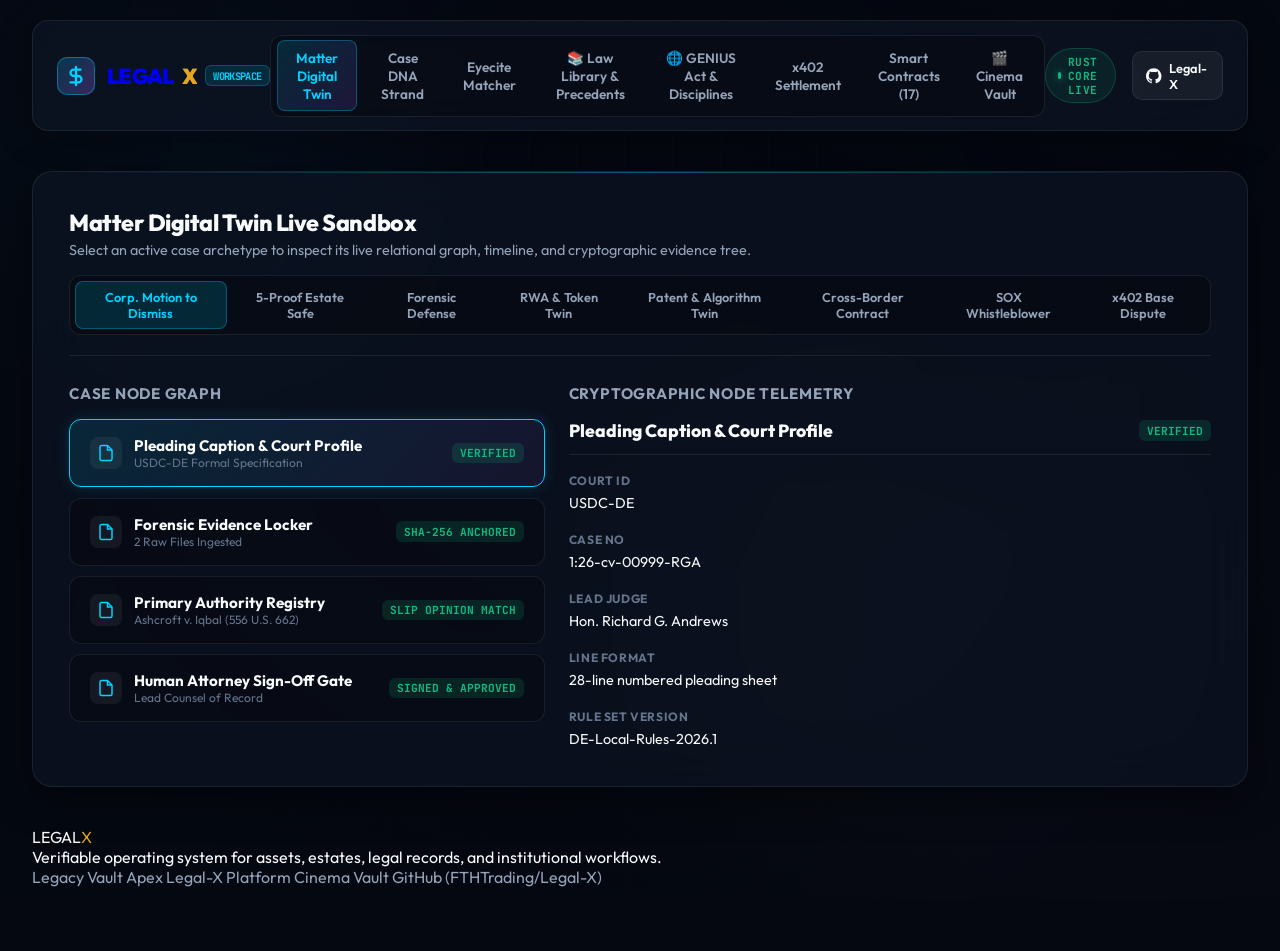
==== site/app_portal.html @ 377c7fc7 "feat(brand-architecture): separate apex Legacy Vault from operational Legal-X workspace on app.legac" ====
<!DOCTYPE html>
<html lang="en">
<head>
  <meta charset="UTF-8">
  <meta name="viewport" content="width=device-width, initial-scale=1.0">
  <title>Legal-X Workspace — Case DNA, Digital Twins & Evidence Engine</title>
  <meta name="description" content="Operational Legal-X institutional workspace. Matter digital twins, case DNA strands, eyecite verification, and x402 Base settlement.">
  <link rel="preconnect" href="https://fonts.googleapis.com">
  <link rel="preconnect" href="https://fonts.gstatic.com" crossorigin>
  <link href="https://fonts.googleapis.com/css2?family=Outfit:wght@300;400;500;600;700;800;900&family=JetBrains+Mono:wght@400;500;700&display=swap" rel="stylesheet">
  <link rel="stylesheet" href="style.css">
</head>
<body>
  <!-- Ambient Liquid Mesh Background -->
  <div class="liquid-mesh-container">
    <video id="liveAmbientVideo" class="live-bg-video" autoplay loop muted playsinline style="display:none;"></video>
    <div class="live-bg-overlay" id="liveBgOverlay" style="display:none;"></div>
    <div class="liquid-blob blob-1"></div>
    <div class="liquid-blob blob-2"></div>
    <div class="liquid-blob blob-3"></div>
    <div class="grid-overlay"></div>
  </div>

  <!-- Main App Shell -->
  <div class="app-container">
    
    <!-- Liquid Glass Navigation Bar -->
    <header class="glass-nav">
      <div class="nav-left">
        <a href="index.html" class="brand-badge" style="text-decoration:none;">
          <div class="brand-icon">
            <svg width="22" height="22" viewBox="0 0 24 24" fill="none" stroke="currentColor" stroke-width="2.5" stroke-linecap="round" stroke-linejoin="round"><path d="M12 2v20M17 5H9.5a3.5 3.5 0 0 0 0 7h5a3.5 3.5 0 0 1 0 7H6"/></svg>
          </div>
          <div class="brand-title">
            LEGAL<span class="gold-gradient">X</span>
            <span class="version-tag">WORKSPACE</span>
          </div>
        </a>
      </div>

      <nav class="nav-center">
        <button class="nav-link active" data-tab="twin-explorer">Matter Digital Twin</button>
        <button class="nav-link" data-tab="dna-visualizer">Case DNA Strand</button>
        <button class="nav-link" data-tab="citation-engine">Eyecite Matcher</button>
        <button class="nav-link" data-tab="law-library">📚 Law Library & Precedents</button>
        <button class="nav-link" data-tab="genius-global-rwa">🌐 GENIUS Act & Disciplines</button>
        <button class="nav-link" data-tab="x402-rail">x402 Settlement</button>
        <button class="nav-link" data-tab="contracts-view">Smart Contracts (17)</button>
        <button class="nav-link" data-tab="cinema-studio">🎬 Cinema Vault</button>
      </nav>

      <div class="nav-right">
        <div class="status-pill">
          <span class="pulse-dot"></span>
          <span class="status-text">RUST CORE LIVE</span>
        </div>
        <a href="https://github.com/FTHTrading/Legal-X" target="_blank" class="github-btn">
          <svg width="18" height="18" viewBox="0 0 24 24" fill="currentColor"><path d="M12 0C5.37 0 0 5.37 0 12c0 5.31 3.435 9.795 8.205 11.385.6.105.825-.255.825-.57 0-.285-.015-1.23-.015-2.235-3.015.555-3.795-.735-4.035-1.41-.135-.345-.72-1.41-1.23-1.695-.42-.225-1.02-.78-.015-.795.945-.015 1.62.87 1.845 1.23 1.08 1.815 2.805 1.305 3.495.99.105-.78.42-1.305.765-1.605-2.67-.3-5.46-1.335-5.46-5.925 0-1.305.465-2.385 1.23-3.225-.12-.3-.54-1.53.12-3.18 0 0 1.005-.315 3.3 1.23.96-.27 1.98-.405 3-.405s2.04.135 3 .405c2.295-1.56 3.3-1.23 3.3-1.23.66 1.65.24 2.88.12 3.18.765.84 1.23 1.905 1.23 3.225 0 4.605-2.805 5.625-5.475 5.925.435.375.81 1.095.81 2.22 0 1.605-.015 2.895-.015 3.3 0 .315.225.69.825.57A12.02 12.02 0 0 0 24 12c0-6.63-5.37-12-12-12z"/></svg>
          <span>Legal-X</span>
        </a>
      </div>
    </header>

    <!-- Main Content Grid -->
    <main class="main-content">
      
      <!-- TAB 1: MATTER DIGITAL TWIN EXPLORER -->
      <section id="twin-explorer" class="tab-pane active">
        <div class="glass-card-full">
          <div class="panel-header">
            <div>
              <h2 class="panel-title">Matter Digital Twin Live Sandbox</h2>
              <p class="panel-desc">Select an active case archetype to inspect its live relational graph, timeline, and cryptographic evidence tree.</p>
            </div>
            <div class="matter-switcher">
              <button class="matter-btn active" data-matter="mat_2026_corp">Corp. Motion to Dismiss</button>
              <button class="matter-btn" data-matter="mat_2026_estate">5-Proof Estate Safe</button>
              <button class="matter-btn" data-matter="mat_2026_investigation">Forensic Defense</button>
              <button class="matter-btn" data-matter="mat_2026_securities_rwa">RWA & Token Twin</button>
              <button class="matter-btn" data-matter="mat_2026_patent">Patent & Algorithm Twin</button>
              <button class="matter-btn" data-matter="mat_2026_commercial">Cross-Border Contract</button>
              <button class="matter-btn" data-matter="mat_2026_whistleblower">SOX Whistleblower</button>
              <button class="matter-btn" data-matter="mat_2026_arbitration_x402">x402 Base Dispute</button>
            </div>
          </div>

          <div class="twin-workspace-grid">
            <div class="twin-left-panel">
              <h3 class="subpanel-title">Case Node Graph</h3>
              <div class="node-tree" id="nodeTree"></div>
            </div>
            <div class="twin-right-panel">
              <h3 class="subpanel-title">Cryptographic Node Telemetry</h3>
              <div class="node-inspector" id="nodeInspector"></div>
            </div>
          </div>
        </div>
      </section>

      <!-- TAB 2: CASE DNA STRAND CANVAS VISUALIZER -->
      <section id="dna-visualizer" class="tab-pane">
        <div class="glass-card-full">
          <div class="panel-header">
            <div>
              <h2 class="panel-title">Living Case DNA Strand & Immutable Ledger</h2>
              <p class="panel-desc">Real-time DAG block sequencing. Each block is cryptographically bound to parent hash and state root.</p>
            </div>
            <div class="engine-pills">
              <span class="pill-blue">DAG Directed Acyclic Graph</span>
              <span class="pill-gold">Dual Digest BLAKE2b/SHA-256</span>
            </div>
          </div>

          <div class="canvas-container">
            <canvas id="dnaCanvas" width="1100" height="380"></canvas>
            <div class="canvas-overlay-hud">
              <span class="hud-item">BLOCK HEIGHT: <strong id="hudBlockHeight">#18,492,021</strong></span>
              <span class="hud-item">HASH STATE: <strong id="hudHashState">0x3a4f...6913</strong></span>
              <span class="hud-item">ATTORNEY SIGN: <strong id="hudSignStatus">CERTIFIED /s/</strong></span>
            </div>
          </div>

          <div class="dna-blocks-row" id="dnaBlocksRow"></div>
        </div>
      </section>

      <!-- TAB 3: DETERMINISTIC EYECITE CITATION MATCHER -->
      <section id="citation-engine" class="tab-pane">
        <div class="glass-card-full">
          <div class="panel-header">
            <div>
              <h2 class="panel-title">Deterministic Citation & Quotation Matcher</h2>
              <p class="panel-desc">Zero-hallucination fail-closed citation verification against official CourtListener and GovInfo slip opinions.</p>
            </div>
            <span class="pill-green">Fail-Closed Verification Active</span>
          </div>

          <div class="citation-layout-grid">
            <div class="citation-input-col">
              <label for="draftTextInput" class="input-lbl">Pleading / Brief Draft Excerpt</label>
              <textarea id="draftTextInput" class="glass-textarea" rows="7" placeholder="Paste pleading draft with citation here...">Under Ashcroft v. Iqbal, 556 U.S. 662, 678 (2009), to survive a motion to dismiss, a complaint must contain sufficient factual matter, accepted as true, to state a claim to relief that is plausible on its face.</textarea>
              
              <div class="button-row">
                <button class="action-btn" id="runCitationAuditBtn">Run Eyecite Verification Audit</button>
                <button class="secondary-btn" id="insertFakeCitationBtn">Insert Fabricated Citation (Mata v. Avianca Test)</button>
              </div>
            </div>

            <div class="citation-output-col">
              <label class="input-lbl">Verification Result & Offset Inspector</label>
              <div id="citationAuditResult" class="audit-result-box"></div>
            </div>
          </div>
        </div>
      </section>

      <!-- TAB 4: LAW LIBRARY & LANDMARK PRECEDENTS -->
      <section id="law-library" class="tab-pane">
        <div class="glass-card-full">
          <div class="panel-header">
            <div>
              <div class="cinema-header-tag">
                <span class="live-pulse-dot"></span>
                <span>FAIL-CLOSED PRIMARY OPINION CORPUS · GOVINFO / COURTLISTENER SYNCED</span>
              </div>
              <h2 class="panel-title">Legal-X Sovereign Law Library & Precedents</h2>
              <p class="panel-desc">Search, filter, and inspect verified landmark Supreme Court, Delaware Chancery, FRE, and Securities precedents with exact slip opinion character-offset hashes and pin-cites.</p>
            </div>
            <div class="engine-pills">
              <span class="pill-blue">24 Indexed Precedents</span>
              <span class="pill-gold">Exact Substring Offset Grounding</span>
            </div>
          </div>

          <div class="media-toolbar">
            <div class="search-box-wrapper">
              <svg width="18" height="18" viewBox="0 0 24 24" fill="none" stroke="currentColor" stroke-width="2"><circle cx="11" cy="11" r="8"/><path d="M21 21l-4.35-4.35"/></svg>
              <input type="text" id="lawSearchInput" class="glass-search-input" placeholder="Search official law library by case name, citation, topic (e.g. Iqbal, Howey, Caremark, Rule 902)...">
            </div>

            <div class="category-pills-row" id="lawCategoryPillsRow">
              <button class="filter-pill active" data-law-cat="all">All Precedents (24)</button>
              <button class="filter-pill" data-law-cat="Civil Procedure & Pleading Standards">Civil Procedure (5)</button>
              <button class="filter-pill" data-law-cat="Evidence & FRE 902 Authentication">Evidence & FRE (6)</button>
              <button class="filter-pill" data-law-cat="Securities, Digital Assets & RWA">Securities & RWA (5)</button>
              <button class="filter-pill" data-law-cat="Corporate Governance & Delaware Chancery">Chancery & Governance (4)</button>
              <button class="filter-pill" data-law-cat="AI Ethics, Candor & Sanctions Precedents">AI Ethics & Sanctions (3)</button>
              <button class="filter-pill" data-law-cat="Intellectual Property & Algorithm Patentability">IP & Patents (1)</button>
            </div>
          </div>

          <div class="law-precedents-grid" id="lawPrecedentsGrid"></div>
        </div>
      </section>

      <!-- TAB 5: GENIUS ACT & GLOBAL LEGAL DISCIPLINES -->
      <section id="genius-global-rwa" class="tab-pane">
        <div class="glass-card-full">
          <div class="panel-header">
            <div>
              <div class="cinema-header-tag">
                <span class="live-pulse-dot"></span>
                <span>GENIUS ACT STATUTORY STANDARD · GLOBAL RWA PERFECTION · UCC ART. 12 CERs</span>
              </div>
              <h2 class="panel-title">GENIUS Act & Global Legal Disciplines Architecture</h2>
              <p class="panel-desc">Statutory compliance, smart contracts, and evidentiary protocols across all major legal disciplines and international financial jurisdictions.</p>
            </div>
            <div class="engine-pills">
              <span class="pill-gold">17 Production Smart Contracts</span>
              <span class="pill-blue">11 Global Jurisdictions</span>
              <span class="pill-purple">UCC Article 12 CER Enforceable</span>
            </div>
          </div>

          <div class="jurisdiction-deck-container">
            <h3 class="subpanel-title">Select Global Jurisdiction / Regulatory Regime</h3>
            <div class="jurisdiction-pills-row" id="jurisdictionPillsRow">
              <button class="jur-btn active" data-jur="us_delaware">🇺🇸 US (Delaware & Federal)</button>
              <button class="jur-btn" data-jur="us_wyoming">🇺🇸 US (Wyoming DAO & Trust)</button>
              <button class="jur-btn" data-jur="us_newyork">🇺🇸 US (New York UCC Art. 12)</button>
              <button class="jur-btn" data-jur="eu_mica">🇪🇺 EU (MiCA & Luxembourg)</button>
              <button class="jur-btn" data-jur="uk_law">🇬🇧 United Kingdom (Common Law)</button>
              <button class="jur-btn" data-jur="uae_difc">🇦🇪 UAE (Dubai DIFC / ADGM)</button>
              <button class="jur-btn" data-jur="ch_dlt">🇨🇭 Switzerland (Swiss DLT Act)</button>
              <button class="jur-btn" data-jur="sg_mas">🇸🇬 Singapore (MAS Guardian)</button>
              <button class="jur-btn" data-jur="hk_sfc">🇭🇰 Hong Kong (SFC Tokenized)</button>
              <button class="jur-btn" data-jur="ky_spv">🇰🇾 Cayman Islands & BVI</button>
            </div>

            <div class="jur-telemetry-box" id="jurTelemetryBox"></div>
          </div>

          <div class="disciplines-explorer-wrapper">
            <div class="panel-header" style="margin-top:1.5rem;">
              <div>
                <h3 class="panel-title" style="font-size:1.25rem;">Legal Discipline Smart Contract Matrix</h3>
                <p class="panel-desc">On-chain smart contracts custom-tailored for each legal practice discipline.</p>
              </div>
              <div class="category-pills-row" id="disciplineFilterRow">
                <button class="filter-pill active" data-disc-cat="all">All Disciplines (10)</button>
                <button class="filter-pill" data-disc-cat="Corporate & M&A">Corporate & M&A</button>
                <button class="filter-pill" data-disc-cat="Real Estate & Title">Real Estate & Title</button>
                <button class="filter-pill" data-disc-cat="RWA & Securities">RWA & Securities</button>
                <button class="filter-pill" data-disc-cat="Intellectual Property">IP & Patents</button>
                <button class="filter-pill" data-disc-cat="Trade Finance">Trade Finance</button>
                <button class="filter-pill" data-disc-cat="Trust & Estates">Trust & Estates</button>
                <button class="filter-pill" data-disc-cat="Arbitration">Arbitration</button>
                <button class="filter-pill" data-disc-cat="Insolvency">Insolvency</button>
                <button class="filter-pill" data-disc-cat="Privacy & Data">Privacy & GDPR</button>
              </div>
            </div>

            <div class="disciplines-cards-grid" id="disciplinesCardsGrid"></div>
          </div>
        </div>
      </section>

      <!-- TAB 6: x402 MACHINE SETTLEMENT SIMULATOR -->
      <section id="x402-rail" class="tab-pane">
        <div class="glass-card-full">
          <div class="panel-header">
            <div>
              <h2 class="panel-title">x402 CloudFront Edge & Base USDC Settlement Rail</h2>
              <p class="panel-desc">Experience the zero-origin-load HTTP 402 challenge gate, wallet signing, and atomic DynamoDB conditional settlement.</p>
            </div>
            <span class="pill-purple">Base Chain ID: 8453</span>
          </div>

          <div class="x402-grid">
            <div class="step-card" id="step1Card">
              <div class="step-num">01</div>
              <h4>Bare Inbound Call</h4>
              <p>Autonomous AI agent calls <code>/v1/proof/evidence/...</code> without payment headers.</p>
              <button class="mini-btn" id="sendUnpaidBtn">Send Unpaid GET</button>
            </div>

            <div class="step-card" id="step2Card">
              <div class="step-num">02</div>
              <h4>CloudFront 402 Challenge</h4>
              <p>Edge Lambda interceptor returns <code>HTTP 402</code> with Base64 USDC challenge and 300s TTL.</p>
              <div class="code-preview" id="challengePreview">Awaiting Request...</div>
            </div>

            <div class="step-card" id="step3Card">
              <div class="step-num">03</div>
              <h4>Agent Wallet Sign & Resubmit</h4>
              <p>Sign the challenge with private key and attach to <code>PAYMENT-SIGNATURE</code> header.</p>
              <button class="mini-btn disabled" id="signChallengeBtn" disabled>Sign & Settle on Base</button>
            </div>

            <div class="step-card" id="step4Card">
              <div class="step-num">04</div>
              <h4>Origin Execution & 200 OK</h4>
              <p>Origin executes atomic DynamoDB conditional write and returns the verified ProofBundle.</p>
              <div class="code-preview" id="originPreview">Awaiting Settlement...</div>
            </div>
          </div>
        </div>
      </section>

      <!-- TAB 7: SMART CONTRACTS & REPOSITORY SCHEMAS -->
      <section id="contracts-view" class="tab-pane">
        <div class="glass-card-full">
          <div class="panel-header">
            <div>
              <h2 class="panel-title">Verified Smart Contracts & JSON Schemas (17 On-Chain Modules)</h2>
              <p class="panel-desc">Production Solidity contracts for FRE 902 provenance, case DNA strands, x402 escrow, attorney quorum, and litigation finance.</p>
            </div>
            <a href="https://github.com/FTHTrading/Legal-X" target="_blank" class="action-btn">View on GitHub</a>
          </div>

          <div class="contracts-accordion">
            <div class="accordion-item">
              <div class="accordion-header">
                <span class="file-tag">SOL</span>
                <span class="file-name">contracts/LegalProofRegistry.sol</span>
                <span class="chevron">▼</span>
              </div>
              <div class="accordion-body">
                <pre><code>// SPDX-License-Identifier: MIT
pragma solidity ^0.8.20;

contract LegalProofRegistry {
    struct ProofRecord {
        bytes32 sha256Digest;
        bytes32 blake2Digest;
        string matterId;
        string documentUuid;
        address signer;
        uint256 timestamp;
        bool isRevoked;
    }
    mapping(bytes32 => ProofRecord) public proofs;
    event ProofAnchored(bytes32 indexed documentHash, string indexed matterId, address indexed signer);
}</code></pre>
              </div>
            </div>

            <div class="accordion-item">
              <div class="accordion-header">
                <span class="file-tag">SOL</span>
                <span class="file-name">contracts/CaseDNARegistry.sol</span>
                <span class="chevron">▼</span>
              </div>
              <div class="accordion-body">
                <pre><code>// SPDX-License-Identifier: MIT
pragma solidity ^0.8.20;

contract CaseDNARegistry {
    enum MatterStatus { Inception, Discovery, PleadingActive, InTrial, InSettlement, Adjudicated, Sealed }
    struct MatterStrand {
        string matterId;
        bytes32 genesisStateDigest;
        bytes32 latestStateDigest;
        uint256 blockTimestamp;
        uint256 amendmentCount;
        MatterStatus status;
        address leadCounsel;
    }
    mapping(string => MatterStrand) public matters;
}</code></pre>
              </div>
            </div>

            <div class="accordion-item">
              <div class="accordion-header">
                <span class="file-tag">SOL</span>
                <span class="file-name">contracts/FRE902EvidenceVault.sol</span>
                <span class="chevron">▼</span>
              </div>
              <div class="accordion-body">
                <pre><code>// SPDX-License-Identifier: MIT
pragma solidity ^0.8.20;

contract FRE902EvidenceVault {
    struct EvidencePackage {
        bytes32 sha256Checksum;
        bytes32 blake2bChecksum;
        string matterId;
        string exhibitLabel;
        uint256 blockchainAnchorTimestamp;
        address custodianAddress;
        bool isCertifiedFRE902_13;
        bool isCertifiedFRE902_14;
    }
    mapping(bytes32 => EvidencePackage) public evidenceRegistry;
}</code></pre>
              </div>
            </div>

            <div class="accordion-item">
              <div class="accordion-header">
                <span class="file-tag">SOL</span>
                <span class="file-name">contracts/RWAGeniusActAssetVault.sol</span>
                <span class="chevron">▼</span>
              </div>
              <div class="accordion-body">
                <pre><code>// SPDX-License-Identifier: MIT
pragma solidity ^0.8.20;

contract RWAGeniusActAssetVault {
    enum Jurisdiction { US_Delaware, US_Wyoming, US_NewYork, EU_Luxembourg, UK_CommonLaw, UAE_DIFC, UAE_ADGM, CH_Switzerland, SG_Singapore, HK_SFC, KY_Cayman }
    struct RWAAssetStrand {
        string assetId;
        string cusipOrIsin;
        Jurisdiction primaryJurisdiction;
        uint256 appraisalValuationUSD;
        bytes32 uccArticle12ControlHash;
        bool isPerfectionAnchored;
    }
    mapping(string => RWAAssetStrand) public rwaAssets;
}</code></pre>
              </div>
            </div>
          </div>
        </div>
      </section>

      <!-- TAB 8: LEGAL CINEMA & MEDIA STUDIO -->
      <section id="cinema-studio" class="tab-pane">
        <div class="glass-card-full">
          <div class="panel-header">
            <div>
              <div class="cinema-header-tag">
                <span class="live-pulse-dot"></span>
                <span>SOVEREIGN ARCHIVE & CINEMATIC SUITE</span>
              </div>
              <h2 class="panel-title">Legal-X Sovereign Cinema & Evidentiary Media Vault</h2>
              <p class="panel-desc">Interactive HD video streaming, courtroom storyboards, evidentiary renders, and instant embed snippet generator.</p>
            </div>
            <div class="engine-pills">
              <span class="pill-gold">21 Sovereign Assets</span>
              <span class="pill-blue">1080p Master Archive</span>
              <span class="pill-purple">FRE 902 Lineage</span>
            </div>
          </div>

          <div class="cinema-theater-deck" id="cinemaTheaterDeck">
            <div class="video-screen-wrapper">
              <video id="cinemaPlayer" class="cinema-main-video" controls playsinline poster="media/thumbnails/courtroom_mastery_01.jpg">
                <source id="cinemaVideoSource" src="media/videos/courtroom_mastery_01.mp4" type="video/mp4">
              </video>
              <div class="video-hud-overlay">
                <span class="hud-chip live-chip"><span class="pulse-dot-small"></span> STREAMING HD</span>
                <span class="hud-chip" id="playerAssetTitle">Futuristic Courtroom Mastery</span>
                <span class="hud-chip" id="playerResolutionBadge">1920x1080 · 24fps</span>
              </div>
            </div>

            <div class="theater-control-pod">
              <div class="director-pod-header">
                <div class="director-title-box">
                  <span class="asset-meta-category" id="theaterCategoryBadge">COURTROOM_MASTERY</span>
                  <h3 class="asset-meta-title" id="theaterTitle">Futuristic Courtroom Mastery</h3>
                  <p class="asset-meta-desc" id="theaterDescription">Master archival recording of high-tech courtroom proceedings with holographic display anchors and evidence streams.</p>
                </div>
                <div class="ambient-toggle-box">
                  <button id="setAmbientBgBtn" class="ambient-action-btn">
                    <svg width="18" height="18" viewBox="0 0 24 24" fill="none" stroke="currentColor" stroke-width="2"><circle cx="12" cy="12" r="10"/><path d="M12 2a10 10 0 0 1 10 10"/></svg>
                    <span>Set As Site Background</span>
                  </button>
                </div>
              </div>

              <div class="snippet-generator-box">
                <div class="snippet-tabs">
                  <button class="snip-tab active" data-snip="html">HTML5 Video</button>
                  <button class="snip-tab" data-snip="jsx">React / JSX</button>
                  <button class="snip-tab" data-snip="css">CSS Background</button>
                  <button class="snip-tab" data-snip="raw">Local Path</button>
                </div>
                <div class="snippet-code-container">
                  <pre><code id="snippetCodeDisplay">&lt;video src="/media/videos/courtroom_mastery_01.mp4" autoplay loop muted playsinline&gt;&lt;/video&gt;</code></pre>
                  <button id="copySnippetBtn" class="copy-snip-btn">📋 Copy Snippet</button>
                </div>
              </div>
            </div>
          </div>

          <div class="media-toolbar">
            <div class="search-box-wrapper">
              <svg width="18" height="18" viewBox="0 0 24 24" fill="none" stroke="currentColor" stroke-width="2"><circle cx="11" cy="11" r="8"/><path d="M21 21l-4.35-4.35"/></svg>
              <input type="text" id="mediaSearchInput" class="glass-search-input" placeholder="Search archive by title, theme, courtroom, category...">
            </div>

            <div class="category-pills-row" id="categoryPillsRow">
              <button class="filter-pill active" data-cat="all">All Media (21)</button>
              <button class="filter-pill" data-cat="courtroom_mastery">Courtroom Mastery (3)</button>
              <button class="filter-pill" data-cat="courtroom_drama">Courtroom Drama (4)</button>
              <button class="filter-pill" data-cat="justice_unveiled">Justice Unveiled (2)</button>
              <button class="filter-pill" data-cat="courtroom_confrontation">Confrontation (2)</button>
              <button class="filter-pill" data-cat="justice_resolved">Justice Resolved (2)</button>
              <button class="filter-pill" data-cat="digital_justice_helix">Helix & Architecture (2)</button>
              <button class="filter-pill" data-cat="images">High-Res Renders (3)</button>
            </div>
          </div>

          <div class="media-cards-grid" id="mediaCardsGrid"></div>
        </div>
      </section>

    </main>

    <!-- Footer -->
    <footer class="footer-glass">
      <div class="footer-inner">
        <div>
          <div class="footer-brand">LEGAL<span class="gold-gradient">X</span></div>
          <p class="footer-tagline">Verifiable operating system for assets, estates, legal records, and institutional workflows.</p>
        </div>
        <div class="footer-links-group">
          <a href="index.html" class="footer-link">Legacy Vault Apex</a>
          <a href="legal-x.html" class="footer-link">Legal-X Platform</a>
          <a href="cinema.html" class="footer-link">Cinema Vault</a>
          <a href="https://github.com/FTHTrading/Legal-X" target="_blank" class="footer-link">GitHub (FTHTrading/Legal-X)</a>
        </div>
      </div>
    </footer>

  </div>

  <div id="toastNotification" class="toast-popup"></div>

  <script src="app.js"></script>
</body>
</html>
---- site/style.css ----
:root {
  --bg-dark: #050811;
  --bg-card: rgba(13, 20, 36, 0.65);
  --bg-card-hover: rgba(20, 30, 52, 0.75);
  --border-glass: rgba(255, 255, 255, 0.08);
  --border-glass-glow: rgba(0, 210, 255, 0.35);
  
  --cyan: #00d2ff;
  --cyan-glow: rgba(0, 210, 255, 0.25);
  --gold: #d4af37;
  --gold-bright: #f59e0b;
  --purple: #a855f7;
  --emerald: #10b981;
  --crimson: #ef4444;
  
  --text-main: #f8fafc;
  --text-sub: #94a3b8;
  --text-dim: #64748b;
  
  --font-main: 'Outfit', sans-serif;
  --font-mono: 'JetBrains Mono', monospace;
}

* {
  box-sizing: border-box;
  margin: 0;
  padding: 0;
}

body {
  background-color: var(--bg-dark);
  color: var(--text-main);
  font-family: var(--font-main);
  min-height: 100vh;
  overflow-x: hidden;
  position: relative;
}

/* Fluid Liquid Mesh Background */
.liquid-mesh-container {
  position: fixed;
  top: 0;
  left: 0;
  width: 100vw;
  height: 100vh;
  z-index: 0;
  overflow: hidden;
  pointer-events: none;
}

.liquid-blob {
  position: absolute;
  border-radius: 50%;
  filter: blur(90px);
  opacity: 0.45;
  animation: floatBlobs 20s infinite alternate ease-in-out;
}

.blob-1 {
  width: 600px;
  height: 600px;
  background: radial-gradient(circle, rgba(0, 210, 255, 0.35) 0%, rgba(138, 43, 226, 0.1) 70%);
  top: -150px;
  left: -150px;
}

.blob-2 {
  width: 700px;
  height: 700px;
  background: radial-gradient(circle, rgba(168, 85, 247, 0.3) 0%, rgba(212, 175, 55, 0.1) 70%);
  bottom: -200px;
  right: -200px;
  animation-duration: 25s;
}

.blob-3 {
  width: 500px;
  height: 500px;
  background: radial-gradient(circle, rgba(212, 175, 55, 0.25) 0%, rgba(0, 210, 255, 0.05) 70%);
  top: 40%;
  left: 45%;
  animation-duration: 18s;
}

.grid-overlay {
  position: absolute;
  inset: 0;
  background-image: 
    linear-gradient(rgba(255, 255, 255, 0.02) 1px, transparent 1px),
    linear-gradient(90deg, rgba(255, 255, 255, 0.02) 1px, transparent 1px);
  background-size: 48px 48px;
  mask-image: radial-gradient(circle at center, black 40%, transparent 90%);
}

@keyframes floatBlobs {
  0% { transform: translate(0, 0) scale(1); }
  50% { transform: translate(60px, 40px) scale(1.08); }
  100% { transform: translate(-40px, 60px) scale(0.95); }
}

/* App Shell */
.app-container {
  position: relative;
  z-index: 1;
  max-width: 1320px;
  margin: 0 auto;
  padding: 1.25rem 2rem 4rem 2rem;
  display: flex;
  flex-direction: column;
  gap: 2.5rem;
}

/* Liquid Glass Navbar */
.glass-nav {
  display: flex;
  justify-content: space-between;
  align-items: center;
  padding: 0.85rem 1.5rem;
  background: rgba(13, 20, 36, 0.7);
  backdrop-filter: blur(20px);
  -webkit-backdrop-filter: blur(20px);
  border: 1px solid var(--border-glass);
  border-radius: 16px;
  box-shadow: 0 8px 32px 0 rgba(0, 0, 0, 0.37);
  position: sticky;
  top: 1.25rem;
  z-index: 100;
}

.brand-badge {
  display: flex;
  align-items: center;
  gap: 0.75rem;
}

.brand-icon {
  width: 38px;
  height: 38px;
  border-radius: 10px;
  background: linear-gradient(135deg, rgba(0, 210, 255, 0.2), rgba(168, 85, 247, 0.3));
  border: 1px solid rgba(0, 210, 255, 0.4);
  display: flex;
  align-items: center;
  justify-content: center;
  color: var(--cyan);
}

.brand-title {
  font-size: 1.35rem;
  font-weight: 900;
  letter-spacing: -0.03em;
  display: flex;
  align-items: center;
  gap: 0.5rem;
}

.gold-gradient {
  background: linear-gradient(135deg, #d4af37, #f59e0b);
  -webkit-background-clip: text;
  -webkit-text-fill-color: transparent;
}

.version-tag {
  font-size: 0.65rem;
  font-family: var(--font-mono);
  padding: 0.15rem 0.45rem;
  border-radius: 6px;
  background: rgba(0, 210, 255, 0.12);
  border: 1px solid rgba(0, 210, 255, 0.25);
  color: var(--cyan);
  font-weight: 700;
}

.nav-center {
  display: flex;
  align-items: center;
  gap: 0.5rem;
  background: rgba(0, 0, 0, 0.25);
  padding: 0.3rem 0.4rem;
  border-radius: 12px;
  border: 1px solid var(--border-glass);
}

.nav-link {
  background: transparent;
  border: none;
  color: var(--text-sub);
  font-size: 0.85rem;
  font-weight: 600;
  padding: 0.45rem 0.9rem;
  border-radius: 8px;
  cursor: pointer;
  transition: all 0.2s ease;
  font-family: var(--font-main);
}

.nav-link:hover {
  color: var(--text-main);
  background: rgba(255, 255, 255, 0.05);
}

.nav-link.active {
  background: linear-gradient(135deg, rgba(0, 210, 255, 0.15), rgba(168, 85, 247, 0.15));
  color: var(--cyan);
  border: 1px solid rgba(0, 210, 255, 0.3);
}

.nav-right {
  display: flex;
  align-items: center;
  gap: 1rem;
}

.status-pill {
  display: flex;
  align-items: center;
  gap: 0.45rem;
  padding: 0.35rem 0.75rem;
  border-radius: 999px;
  background: rgba(16, 185, 129, 0.1);
  border: 1px solid rgba(16, 185, 129, 0.25);
}

.pulse-dot {
  width: 7px;
  height: 7px;
  border-radius: 50%;
  background: var(--emerald);
  box-shadow: 0 0 8px var(--emerald);
  animation: pulseGreen 2s infinite;
}

@keyframes pulseGreen {
  0% { opacity: 0.5; }
  50% { opacity: 1; transform: scale(1.2); }
  100% { opacity: 0.5; }
}

.status-text {
  font-size: 0.7rem;
  font-family: var(--font-mono);
  font-weight: 700;
  color: var(--emerald);
  letter-spacing: 0.05em;
}

.github-btn {
  display: flex;
  align-items: center;
  gap: 0.45rem;
  text-decoration: none;
  background: rgba(255, 255, 255, 0.06);
  border: 1px solid var(--border-glass);
  padding: 0.45rem 0.85rem;
  border-radius: 10px;
  color: var(--text-main);
  font-size: 0.8rem;
  font-weight: 600;
  transition: all 0.2s ease;
}

.github-btn:hover {
  background: rgba(255, 255, 255, 0.12);
  border-color: rgba(255, 255, 255, 0.2);
  transform: translateY(-1px);
}

/* Hero Section */
.hero-section {
  text-align: center;
  display: flex;
  flex-direction: column;
  align-items: center;
  gap: 1.25rem;
  padding: 2rem 0 1rem 0;
}

.hero-badge {
  display: inline-flex;
  align-items: center;
  gap: 0.5rem;
  padding: 0.35rem 0.95rem;
  border-radius: 9999px;
  background: rgba(212, 175, 55, 0.1);
  border: 1px solid rgba(212, 175, 55, 0.25);
  font-size: 0.75rem;
  font-weight: 700;
  color: var(--gold);
  letter-spacing: 0.05em;
}

.hero-title {
  font-size: clamp(2.2rem, 4.5vw, 3.6rem);
  font-weight: 900;
  line-height: 1.15;
  letter-spacing: -0.03em;
}

.neon-cyan {
  color: var(--cyan);
  text-shadow: 0 0 20px rgba(0, 210, 255, 0.4);
}

.neon-gold {
  color: var(--gold-bright);
  text-shadow: 0 0 20px rgba(245, 158, 11, 0.4);
}

.hero-subtitle {
  font-size: 1.1rem;
  color: var(--text-sub);
  max-width: 820px;
  line-height: 1.6;
}

/* Liquid Ticker */
.liquid-ticker {
  display: flex;
  align-items: center;
  gap: 1.5rem;
  padding: 0.85rem 1.75rem;
  background: rgba(13, 20, 36, 0.6);
  backdrop-filter: blur(16px);
  border: 1px solid var(--border-glass);
  border-radius: 9999px;
  margin-top: 1rem;
}

.ticker-item {
  display: flex;
  flex-direction: column;
  align-items: center;
  gap: 0.1rem;
}

.ticker-val {
  font-size: 1.05rem;
  font-weight: 800;
  color: var(--cyan);
}

.ticker-lbl {
  font-size: 0.7rem;
  color: var(--text-dim);
  text-transform: uppercase;
  letter-spacing: 0.05em;
  font-weight: 600;
}

.ticker-sep {
  width: 1px;
  height: 24px;
  background: rgba(255, 255, 255, 0.1);
}

/* Glass Cards & Tabs */
.tab-pane {
  display: none;
}

.tab-pane.active {
  display: block;
  animation: fadeIn 0.3s ease;
}

@keyframes fadeIn {
  from { opacity: 0; transform: translateY(8px); }
  to { opacity: 1; transform: translateY(0); }
}

.glass-card-full {
  background: var(--bg-card);
  backdrop-filter: blur(24px);
  -webkit-backdrop-filter: blur(24px);
  border: 1px solid var(--border-glass);
  border-radius: 20px;
  padding: 2.25rem;
  box-shadow: 0 12px 40px 0 rgba(0, 0, 0, 0.45);
  display: flex;
  flex-direction: column;
  gap: 1.75rem;
  position: relative;
  overflow: hidden;
}

.glass-card-full::before {
  content: '';
  position: absolute;
  top: 0;
  left: 0;
  right: 0;
  height: 1px;
  background: linear-gradient(90deg, transparent, rgba(0, 210, 255, 0.4), transparent);
}

.panel-header {
  display: flex;
  justify-content: space-between;
  align-items: center;
  flex-wrap: wrap;
  gap: 1rem;
  border-bottom: 1px solid var(--border-glass);
  padding-bottom: 1.25rem;
}

.panel-title {
  font-size: 1.45rem;
  font-weight: 800;
  letter-spacing: -0.02em;
}

.panel-desc {
  font-size: 0.9rem;
  color: var(--text-sub);
  margin-top: 0.25rem;
}

/* Matter Switcher */
.matter-switcher {
  display: flex;
  gap: 0.5rem;
  background: rgba(0, 0, 0, 0.3);
  padding: 0.3rem;
  border-radius: 12px;
  border: 1px solid var(--border-glass);
}

.matter-btn {
  background: transparent;
  border: none;
  color: var(--text-sub);
  font-size: 0.8rem;
  font-weight: 600;
  padding: 0.45rem 0.85rem;
  border-radius: 8px;
  cursor: pointer;
  transition: all 0.2s ease;
  font-family: var(--font-main);
}

.matter-btn.active {
  background: rgba(0, 210, 255, 0.15);
  color: var(--cyan);
  border: 1px solid rgba(0, 210, 255, 0.3);
}

/* Twin Workspace Grid */
.twin-workspace-grid {
  display: grid;
  grid-template-columns: 1fr 1.35fr;
  gap: 1.5rem;
}

.subpanel-title {
  font-size: 0.95rem;
  font-weight: 700;
  color: var(--text-sub);
  text-transform: uppercase;
  letter-spacing: 0.05em;
  margin-bottom: 1rem;
}

.node-tree {
  display: flex;
  flex-direction: column;
  gap: 0.65rem;
}

.node-item {
  background: rgba(0, 0, 0, 0.25);
  border: 1px solid var(--border-glass);
  border-radius: 12px;
  padding: 1rem 1.25rem;
  cursor: pointer;
  transition: all 0.2s ease;
  display: flex;
  justify-content: space-between;
  align-items: center;
}

.node-item:hover {
  background: rgba(255, 255, 255, 0.04);
  border-color: rgba(0, 210, 255, 0.3);
  transform: translateX(4px);
}

.node-item.selected {
  background: linear-gradient(135deg, rgba(0, 210, 255, 0.12), rgba(168, 85, 247, 0.08));
  border-color: var(--cyan);
  box-shadow: 0 0 16px rgba(0, 210, 255, 0.15);
}

.node-title-group {
  display: flex;
  align-items: center;
  gap: 0.75rem;
}

.node-icon {
  width: 32px;
  height: 32px;
  border-radius: 8px;
  background: rgba(255, 255, 255, 0.06);
  display: flex;
  align-items: center;
  justify-content: center;
}

.node-label {
  font-weight: 700;
  font-size: 0.95rem;
}

.node-sublabel {
  font-size: 0.75rem;
  color: var(--text-dim);
}

.node-status-badge {
  font-size: 0.7rem;
  font-family: var(--font-mono);
  font-weight: 700;
  padding: 0.2rem 0.5rem;
  border-radius: 6px;
  background: rgba(16, 185, 129, 0.15);
  color: var(--emerald);
}

/* Inspector Card */
.inspector-card {
  background: rgba(0, 0, 0, 0.35);
  border: 1px solid var(--border-glass);
  border-radius: 14px;
  padding: 1.5rem;
  min-height: 320px;
}

.empty-inspector {
  display: flex;
  flex-direction: column;
  align-items: center;
  justify-content: center;
  height: 280px;
  text-align: center;
  gap: 1rem;
  color: var(--text-dim);
  font-size: 0.9rem;
}

.inspector-data-group {
  display: flex;
  flex-direction: column;
  gap: 1.1rem;
}

.data-row {
  display: flex;
  flex-direction: column;
  gap: 0.3rem;
}

.data-label {
  font-size: 0.75rem;
  text-transform: uppercase;
  color: var(--text-dim);
  font-weight: 700;
  letter-spacing: 0.05em;
}

.data-val-mono {
  font-family: var(--font-mono);
  font-size: 0.85rem;
  color: var(--cyan);
  background: rgba(0, 0, 0, 0.4);
  padding: 0.4rem 0.75rem;
  border-radius: 8px;
  border: 1px solid rgba(255, 255, 255, 0.05);
  word-break: break-all;
}

.data-val-text {
  font-size: 0.9rem;
  color: var(--text-main);
  line-height: 1.5;
}

/* DNA Canvas */
.canvas-wrapper {
  background: rgba(0, 0, 0, 0.4);
  border: 1px solid var(--border-glass);
  border-radius: 16px;
  padding: 1rem;
  display: flex;
  justify-content: center;
}

#dnaCanvas {
  width: 100%;
  height: 220px;
}

.dna-blocks-row {
  display: grid;
  grid-template-columns: repeat(auto-fit, minmax(200px, 1fr));
  gap: 1rem;
}

.dna-block-card {
  background: rgba(0, 0, 0, 0.3);
  border: 1px solid var(--border-glass);
  border-radius: 12px;
  padding: 1rem;
  display: flex;
  flex-direction: column;
  gap: 0.4rem;
}

.dna-block-header {
  font-size: 0.7rem;
  font-family: var(--font-mono);
  color: var(--cyan);
  font-weight: 700;
}

.dna-block-name {
  font-weight: 700;
  font-size: 0.95rem;
}

.dna-block-hash {
  font-family: var(--font-mono);
  font-size: 0.7rem;
  color: var(--text-dim);
}

/* Eyecite Demo Grid */
.citation-demo-grid {
  display: grid;
  grid-template-columns: 1fr 1fr;
  gap: 1.5rem;
}

.input-lbl {
  font-size: 0.8rem;
  font-weight: 700;
  color: var(--text-sub);
  text-transform: uppercase;
  letter-spacing: 0.05em;
  margin-bottom: 0.5rem;
  display: block;
}

.glass-textarea {
  width: 100%;
  background: rgba(0, 0, 0, 0.35);
  border: 1px solid var(--border-glass);
  border-radius: 12px;
  padding: 1rem;
  color: var(--text-main);
  font-family: var(--font-main);
  font-size: 0.95rem;
  line-height: 1.6;
  resize: vertical;
  outline: none;
}

.glass-textarea:focus {
  border-color: var(--cyan);
  box-shadow: 0 0 16px rgba(0, 210, 255, 0.2);
}

.button-row {
  display: flex;
  gap: 0.75rem;
  margin-top: 1rem;
  flex-wrap: wrap;
}

.action-btn {
  background: linear-gradient(135deg, #00d2ff, #a855f7);
  color: #0b0f19;
  border: none;
  padding: 0.65rem 1.25rem;
  border-radius: 10px;
  font-weight: 700;
  font-size: 0.85rem;
  cursor: pointer;
  transition: all 0.2s ease;
  text-decoration: none;
  display: inline-flex;
  align-items: center;
  gap: 0.4rem;
}

.action-btn:hover {
  transform: translateY(-2px);
  box-shadow: 0 6px 20px rgba(0, 210, 255, 0.35);
}

.secondary-btn {
  background: rgba(255, 255, 255, 0.06);
  border: 1px solid var(--border-glass);
  color: var(--text-main);
  padding: 0.65rem 1.25rem;
  border-radius: 10px;
  font-weight: 600;
  font-size: 0.85rem;
  cursor: pointer;
  transition: all 0.2s ease;
}

.secondary-btn:hover {
  background: rgba(255, 255, 255, 0.12);
}

.audit-result-box {
  background: rgba(0, 0, 0, 0.35);
  border: 1px solid var(--border-glass);
  border-radius: 12px;
  padding: 1.25rem;
  min-height: 220px;
  display: flex;
  flex-direction: column;
  gap: 1rem;
}

/* x402 Grid */
.x402-grid {
  display: grid;
  grid-template-columns: repeat(auto-fit, minmax(240px, 1fr));
  gap: 1.25rem;
}

/* ==========================================================================
   LAW LIBRARY & LANDMARK PRECEDENTS STYLING
   ========================================================================== */
.law-precedents-grid {
  display: grid;
  grid-template-columns: repeat(auto-fill, minmax(360px, 1fr));
  gap: 1.25rem;
}

.precedent-card {
  background: rgba(10, 16, 32, 0.7);
  border: 1px solid var(--border-glass);
  border-radius: 14px;
  padding: 1.25rem;
  display: flex;
  flex-direction: column;
  justify-content: space-between;
  gap: 0.9rem;
  transition: transform 0.25s ease, border-color 0.25s ease, box-shadow 0.25s ease;
}

.precedent-card:hover {
  transform: translateY(-3px);
  border-color: var(--cyan);
  box-shadow: 0 10px 24px rgba(0, 0, 0, 0.4), 0 0 18px rgba(0, 210, 255, 0.15);
}

.prec-top-row {
  display: flex;
  justify-content: space-between;
  align-items: flex-start;
  gap: 0.5rem;
}

.prec-category-badge {
  background: rgba(0, 210, 255, 0.08);
  border: 1px solid rgba(0, 210, 255, 0.25);
  color: var(--cyan);
  font-size: 0.7rem;
  font-weight: 700;
  padding: 0.2rem 0.55rem;
  border-radius: 6px;
}

.prec-year-badge {
  font-family: var(--font-mono);
  font-size: 0.72rem;
  color: var(--text-dim);
}

.prec-name {
  font-size: 1.1rem;
  font-weight: 800;
  color: var(--text-main);
  margin-top: 0.35rem;
}

.prec-citation-text {
  font-family: var(--font-mono);
  font-size: 0.82rem;
  color: var(--gold-bright);
  font-weight: 700;
  margin-top: 0.15rem;
}

.prec-court-name {
  font-size: 0.76rem;
  color: var(--text-dim);
  margin-top: 0.15rem;
}

.prec-rule-box {
  background: rgba(0, 0, 0, 0.3);
  border-left: 3px solid var(--cyan);
  padding: 0.65rem 0.85rem;
  border-radius: 0 8px 8px 0;
  font-size: 0.8rem;
  color: #cbd5e1;
  line-height: 1.5;
}

.prec-quote-box {
  background: rgba(212, 175, 55, 0.05);
  border: 1px solid rgba(212, 175, 55, 0.15);
  padding: 0.65rem 0.85rem;
  border-radius: 8px;
  font-size: 0.76rem;
  color: #e2e8f0;
  line-height: 1.45;
  font-style: italic;
}

.prec-telemetry-row {
  display: flex;
  justify-content: space-between;
  align-items: center;
  font-size: 0.7rem;
  font-family: var(--font-mono);
  color: var(--text-dim);
  padding-top: 0.4rem;
  border-top: 1px solid rgba(255, 255, 255, 0.05);
}

.prec-actions-row {
  display: flex;
  gap: 0.5rem;
  margin-top: 0.25rem;
}

.prec-audit-btn {
  flex: 1;
  background: rgba(0, 210, 255, 0.12);
  border: 1px solid rgba(0, 210, 255, 0.3);
  color: var(--cyan);
  font-size: 0.76rem;
  font-weight: 700;
  padding: 0.5rem 0.75rem;
  border-radius: 8px;
  cursor: pointer;
  display: flex;
  align-items: center;
  justify-content: center;
  gap: 0.35rem;
  transition: all 0.2s ease;
}

.prec-audit-btn:hover {
  background: var(--cyan);
  color: #000;
  box-shadow: 0 0 12px rgba(0, 210, 255, 0.3);
}

.prec-copy-btn {
  background: rgba(255, 255, 255, 0.05);
  border: 1px solid var(--border-glass);
  color: var(--text-sub);
  font-size: 0.76rem;
  padding: 0.5rem 0.75rem;
  border-radius: 8px;
  cursor: pointer;
  transition: all 0.2s ease;
}

.prec-copy-btn:hover {
  background: rgba(212, 175, 55, 0.18);
  border-color: var(--gold);
  color: var(--gold-bright);
}

/* ==========================================================================
   GENIUS ACT & GLOBAL LEGAL DISCIPLINES STYLING
   ========================================================================== */
.jurisdiction-deck-container {
  background: rgba(0, 0, 0, 0.35);
  border: 1px solid var(--border-glass);
  border-radius: 16px;
  padding: 1.5rem;
  margin-top: 1rem;
}

.jurisdiction-pills-row {
  display: flex;
  flex-wrap: wrap;
  gap: 0.6rem;
  margin-top: 0.85rem;
  margin-bottom: 1.25rem;
}

.jur-btn {
  background: rgba(255, 255, 255, 0.04);
  border: 1px solid rgba(255, 255, 255, 0.1);
  color: var(--text-sub);
  padding: 0.5rem 0.95rem;
  border-radius: 10px;
  font-size: 0.82rem;
  font-weight: 600;
  cursor: pointer;
  transition: all 0.2s ease;
}

.jur-btn:hover {
  background: rgba(0, 210, 255, 0.12);
  border-color: rgba(0, 210, 255, 0.35);
  color: var(--cyan);
}

.jur-btn.active {
  background: linear-gradient(135deg, rgba(0, 210, 255, 0.25), rgba(168, 85, 247, 0.25));
  border-color: var(--cyan);
  color: #fff;
  box-shadow: 0 0 16px rgba(0, 210, 255, 0.25);
}

.jur-telemetry-box {
  background: rgba(10, 16, 32, 0.85);
  border: 1px solid var(--border-glass);
  border-radius: 14px;
  padding: 1.25rem;
}

.jur-telemetry-grid {
  display: grid;
  grid-template-columns: repeat(auto-fit, minmax(280px, 1fr));
  gap: 1rem;
}

.jur-telemetry-item {
  display: flex;
  flex-direction: column;
  gap: 0.3rem;
  background: rgba(0, 0, 0, 0.3);
  padding: 0.85rem;
  border-radius: 10px;
  border-left: 3px solid var(--cyan);
}

.jur-telemetry-lbl {
  font-size: 0.72rem;
  font-weight: 700;
  text-transform: uppercase;
  color: var(--text-dim);
  letter-spacing: 0.05em;
}

.jur-telemetry-val {
  font-size: 0.86rem;
  color: #f1f5f9;
  line-height: 1.4;
}

.disciplines-cards-grid {
  display: grid;
  grid-template-columns: repeat(auto-fill, minmax(360px, 1fr));
  gap: 1.25rem;
  margin-top: 1.25rem;
}

.discipline-card {
  background: rgba(10, 16, 32, 0.75);
  border: 1px solid var(--border-glass);
  border-radius: 14px;
  padding: 1.35rem;
  display: flex;
  flex-direction: column;
  justify-content: space-between;
  gap: 1rem;
  transition: transform 0.25s ease, border-color 0.25s ease, box-shadow 0.25s ease;
}

.discipline-card:hover {
  transform: translateY(-3px);
  border-color: var(--cyan);
  box-shadow: 0 10px 24px rgba(0, 0, 0, 0.4), 0 0 20px rgba(0, 210, 255, 0.18);
}

.discipline-top {
  display: flex;
  justify-content: space-between;
  align-items: flex-start;
  gap: 0.5rem;
}

.discipline-icon-title {
  display: flex;
  align-items: center;
  gap: 0.6rem;
}

.discipline-icon {
  font-size: 1.4rem;
}

.discipline-title {
  font-size: 1.05rem;
  font-weight: 800;
  color: var(--text-main);
}

.discipline-contract-tag {
  font-family: var(--font-mono);
  font-size: 0.74rem;
  background: rgba(212, 175, 55, 0.12);
  border: 1px solid rgba(212, 175, 55, 0.25);
  color: var(--gold-bright);
  padding: 0.2rem 0.5rem;
  border-radius: 6px;
}

.discipline-statute {
  font-size: 0.78rem;
  color: var(--cyan);
  font-weight: 600;
  margin-top: -0.4rem;
}

.discipline-desc {
  font-size: 0.82rem;
  color: #94a3b8;
  line-height: 1.5;
}

.discipline-solidity-box {
  background: rgba(0, 0, 0, 0.5);
  border: 1px solid rgba(255, 255, 255, 0.05);
  border-radius: 8px;
  padding: 0.65rem 0.85rem;
  font-family: var(--font-mono);
  font-size: 0.72rem;
  color: #38bdf8;
  max-height: 90px;
  overflow-y: auto;
}

.discipline-actions {
  display: flex;
  gap: 0.5rem;
}

.disc-deploy-btn {
  flex: 1;
  background: linear-gradient(135deg, rgba(0, 210, 255, 0.2), rgba(168, 85, 247, 0.2));
  border: 1px solid var(--cyan);
  color: #fff;
  font-size: 0.78rem;
  font-weight: 700;
  padding: 0.5rem;
  border-radius: 8px;
  cursor: pointer;
  transition: all 0.2s ease;
  display: flex;
  align-items: center;
  justify-content: center;
  gap: 0.4rem;
}

.disc-deploy-btn:hover {
  background: var(--cyan);
  color: #000;
  box-shadow: 0 0 14px rgba(0, 210, 255, 0.35);
}

.step-card {
  background: rgba(0, 0, 0, 0.3);
  border: 1px solid var(--border-glass);
  border-radius: 14px;
  padding: 1.5rem;
  display: flex;
  flex-direction: column;
  gap: 0.75rem;
  position: relative;
}

.step-card.active-step {
  border-color: var(--cyan);
  box-shadow: 0 0 20px rgba(0, 210, 255, 0.2);
}

.step-num {
  font-size: 1.4rem;
  font-weight: 900;
  font-family: var(--font-mono);
  color: rgba(255, 255, 255, 0.2);
}

.code-preview {
  background: rgba(0, 0, 0, 0.5);
  border: 1px solid rgba(255, 255, 255, 0.05);
  border-radius: 8px;
  padding: 0.75rem;
  font-family: var(--font-mono);
  font-size: 0.75rem;
  color: var(--cyan);
  max-height: 120px;
  overflow-y: auto;
  word-break: break-all;
}

.mini-btn {
  background: rgba(0, 210, 255, 0.2);
  border: 1px solid var(--cyan);
  color: var(--cyan);
  padding: 0.45rem 0.85rem;
  border-radius: 8px;
  font-weight: 700;
  font-size: 0.8rem;
  cursor: pointer;
  transition: all 0.2s ease;
  margin-top: auto;
}

.mini-btn:hover:not(.disabled) {
  background: var(--cyan);
  color: #0b0f19;
}

.mini-btn.disabled {
  opacity: 0.4;
  cursor: not-allowed;
  border-color: var(--text-dim);
  color: var(--text-dim);
}

/* Accordion */
.contracts-accordion {
  display: flex;
  flex-direction: column;
  gap: 1rem;
}

.accordion-item {
  background: rgba(0, 0, 0, 0.3);
  border: 1px solid var(--border-glass);
  border-radius: 12px;
  overflow: hidden;
}

.accordion-header {
  padding: 1rem 1.25rem;
  display: flex;
  align-items: center;
  gap: 0.75rem;
  cursor: pointer;
  background: rgba(255, 255, 255, 0.02);
}

.file-tag {
  font-size: 0.65rem;
  font-family: var(--font-mono);
  font-weight: 700;
  padding: 0.2rem 0.45rem;
  border-radius: 4px;
  background: rgba(0, 210, 255, 0.15);
  color: var(--cyan);
}

.file-name {
  font-family: var(--font-mono);
  font-size: 0.85rem;
  font-weight: 600;
  flex: 1;
}

.accordion-body {
  padding: 1.25rem;
  background: rgba(0, 0, 0, 0.4);
  border-top: 1px solid var(--border-glass);
}

.accordion-body pre {
  font-family: var(--font-mono);
  font-size: 0.8rem;
  color: #cbd5e1;
  overflow-x: auto;
  line-height: 1.5;
}

/* Footer */
.glass-footer {
  display: flex;
  justify-content: space-between;
  align-items: center;
  padding: 1.5rem 2rem;
  background: rgba(13, 20, 36, 0.6);
  backdrop-filter: blur(16px);
  border: 1px solid var(--border-glass);
  border-radius: 16px;
  font-size: 0.85rem;
  color: var(--text-sub);
  flex-wrap: wrap;
  gap: 1rem;
}

.footer-right {
  display: flex;
  gap: 1.5rem;
}

.footer-link {
  color: var(--text-sub);
  text-decoration: none;
  transition: color 0.2s ease;
}

.footer-link:hover {
  color: var(--cyan);
}

/* About & Governance Grid */
.about-grid {
  display: grid;
  grid-template-columns: repeat(auto-fit, minmax(280px, 1fr));
  gap: 1.5rem;
}

.about-card {
  background: rgba(0, 0, 0, 0.3);
  border: 1px solid var(--border-glass);
  border-radius: 14px;
  padding: 1.75rem;
  display: flex;
  flex-direction: column;
  gap: 0.85rem;
}

.about-icon {
  font-size: 1.75rem;
}

.about-card h3 {
  font-size: 1.15rem;
  font-weight: 800;
  color: var(--text-main);
}

.about-card p {
  font-size: 0.88rem;
  color: var(--text-sub);
  line-height: 1.6;
}

.rule-highlight {
  background: rgba(0, 210, 255, 0.08);
  border: 1px solid rgba(0, 210, 255, 0.2);
  border-radius: 8px;
  padding: 0.6rem 0.85rem;
  margin-top: auto;
}

.rule-highlight code {
  font-family: var(--font-mono);
  font-size: 0.75rem;
  color: var(--cyan);
  display: block;
  word-break: break-word;
}

.ethics-list {
  list-style: none;
  display: flex;
  flex-direction: column;
  gap: 0.5rem;
  font-size: 0.85rem;
  color: var(--text-sub);
  line-height: 1.4;
}

.ethics-list strong {
  color: var(--gold);
}

.disclaimer-banner {
  background: rgba(212, 175, 55, 0.08);
  border: 1px solid rgba(212, 175, 55, 0.25);
  border-radius: 12px;
  padding: 1.25rem;
  font-size: 0.85rem;
  color: #cbd5e1;
  line-height: 1.6;
}

.disclaimer-banner strong {
  color: var(--gold);
}

/* ==========================================================================
   LIVE AMBIENT VIDEO BACKGROUND SYSTEM
   ========================================================================== */
.live-bg-video {
  position: absolute;
  top: 50%;
  left: 50%;
  min-width: 100vw;
  min-height: 100vh;
  width: auto;
  height: auto;
  transform: translate(-50%, -50%);
  object-fit: cover;
  z-index: 1;
  opacity: 0.28;
  filter: brightness(0.7) contrast(1.15) saturate(1.2);
  transition: opacity 0.8s ease, filter 0.8s ease;
  pointer-events: none;
}

.live-bg-overlay {
  position: absolute;
  inset: 0;
  background: radial-gradient(circle at 50% 30%, rgba(5, 8, 17, 0.4) 0%, rgba(5, 8, 17, 0.88) 80%);
  z-index: 2;
  pointer-events: none;
}

/* Header Action & Tag */
.cinema-header-tag {
  display: inline-flex;
  align-items: center;
  gap: 0.5rem;
  font-family: var(--font-mono);
  font-size: 0.72rem;
  letter-spacing: 0.08em;
  color: var(--cyan);
  background: rgba(0, 210, 255, 0.08);
  border: 1px solid rgba(0, 210, 255, 0.2);
  padding: 0.25rem 0.65rem;
  border-radius: 999px;
  margin-bottom: 0.5rem;
}

.live-pulse-dot {
  width: 7px;
  height: 7px;
  border-radius: 50%;
  background: var(--cyan);
  box-shadow: 0 0 10px var(--cyan);
  animation: pulse 1.8s infinite;
}

.bg-toggle-btn {
  display: inline-flex;
  align-items: center;
  gap: 0.5rem;
  background: rgba(212, 175, 55, 0.12);
  border: 1px solid rgba(212, 175, 55, 0.35);
  color: var(--gold-bright);
  font-size: 0.85rem;
  font-weight: 700;
  padding: 0.6rem 1.1rem;
  border-radius: 10px;
  cursor: pointer;
  transition: all 0.25s ease;
}

.bg-toggle-btn:hover {
  background: rgba(212, 175, 55, 0.22);
  border-color: var(--gold-bright);
  box-shadow: 0 0 16px rgba(245, 158, 11, 0.25);
  transform: translateY(-1px);
}

.bg-toggle-btn.off {
  background: rgba(255, 255, 255, 0.05);
  border-color: rgba(255, 255, 255, 0.1);
  color: var(--text-dim);
}

/* ==========================================================================
   CINEMA FEATURED THEATER POD
   ========================================================================== */
.cinema-featured-pod {
  display: grid;
  grid-template-columns: 1.4fr 1fr;
  gap: 1.5rem;
  margin-top: 1.25rem;
  margin-bottom: 2rem;
}

.theater-screen-box {
  position: relative;
  border-radius: 16px;
  background: #020409;
  border: 1px solid var(--border-glass);
  box-shadow: 0 18px 40px rgba(0, 0, 0, 0.6), 0 0 30px rgba(0, 210, 255, 0.1);
  overflow: hidden;
  display: flex;
  flex-direction: column;
}

.theater-glow-rim {
  position: absolute;
  top: 0;
  left: 0;
  right: 0;
  height: 2px;
  background: linear-gradient(90deg, transparent, var(--cyan), var(--gold), transparent);
  z-index: 5;
}

.player-wrapper {
  position: relative;
  width: 100%;
  aspect-ratio: 16 / 9;
  background: #000;
  overflow: hidden;
  display: flex;
  align-items: center;
  justify-content: center;
}

.main-screen-video, .main-screen-image {
  width: 100%;
  height: 100%;
  object-fit: contain;
  background: #000;
  display: block;
}

.main-screen-image {
  object-fit: cover;
}

/* HUD Overlay */
.theater-hud {
  position: absolute;
  inset: 0;
  background: linear-gradient(180deg, rgba(0, 0, 0, 0.55) 0%, transparent 35%, transparent 65%, rgba(0, 0, 0, 0.85) 100%);
  display: flex;
  flex-direction: column;
  justify-content: space-between;
  padding: 1.25rem;
  pointer-events: none;
  transition: opacity 0.3s ease;
}

.hud-top {
  display: flex;
  gap: 0.5rem;
}

.hud-pill {
  background: rgba(0, 0, 0, 0.65);
  backdrop-filter: blur(8px);
  border: 1px solid rgba(255, 255, 255, 0.15);
  color: var(--cyan);
  font-size: 0.72rem;
  font-weight: 700;
  padding: 0.25rem 0.6rem;
  border-radius: 6px;
}

.hud-pill.mono {
  font-family: var(--font-mono);
  color: #cbd5e1;
}

.hud-bottom {
  display: flex;
  flex-direction: column;
  gap: 0.2rem;
}

.hud-title {
  font-size: 1.25rem;
  font-weight: 800;
  color: #fff;
  text-shadow: 0 2px 10px rgba(0, 0, 0, 0.9);
}

.hud-sub {
  font-size: 0.82rem;
  color: #94a3b8;
  max-width: 90%;
  text-shadow: 0 1px 6px rgba(0, 0, 0, 0.9);
}

/* Custom Controls Deck */
.theater-controls-deck {
  background: rgba(10, 15, 28, 0.95);
  backdrop-filter: blur(12px);
  border-top: 1px solid rgba(255, 255, 255, 0.08);
  padding: 0.75rem 1.25rem;
  display: flex;
  align-items: center;
  justify-content: space-between;
  gap: 1rem;
}

.control-left, .control-right {
  display: flex;
  align-items: center;
  gap: 0.75rem;
}

.control-left {
  flex: 1;
}

.ctrl-btn {
  background: rgba(255, 255, 255, 0.07);
  border: 1px solid rgba(255, 255, 255, 0.1);
  color: var(--text-main);
  width: 34px;
  height: 34px;
  border-radius: 8px;
  display: flex;
  align-items: center;
  justify-content: center;
  cursor: pointer;
  transition: all 0.2s ease;
}

.ctrl-btn:hover {
  background: var(--cyan);
  color: #000;
  border-color: var(--cyan);
}

.timeline-bar-wrapper {
  flex: 1;
  height: 6px;
  background: rgba(255, 255, 255, 0.12);
  border-radius: 3px;
  cursor: pointer;
  position: relative;
  overflow: hidden;
}

.timeline-progress {
  height: 100%;
  width: 0%;
  background: linear-gradient(90deg, var(--cyan), var(--gold));
  border-radius: 3px;
  transition: width 0.1s linear;
}

.speed-selector {
  display: flex;
  background: rgba(255, 255, 255, 0.05);
  border-radius: 8px;
  padding: 2px;
  border: 1px solid rgba(255, 255, 255, 0.08);
}

.speed-btn {
  background: transparent;
  border: none;
  color: var(--text-sub);
  font-family: var(--font-mono);
  font-size: 0.7rem;
  font-weight: 700;
  padding: 0.25rem 0.5rem;
  border-radius: 6px;
  cursor: pointer;
}

.speed-btn.active {
  background: rgba(0, 210, 255, 0.2);
  color: var(--cyan);
}

/* Director Pod */
.director-pod {
  background: rgba(10, 16, 32, 0.7);
  border: 1px solid var(--border-glass);
  border-radius: 16px;
  padding: 1.5rem;
  display: flex;
  flex-direction: column;
  justify-content: space-between;
  gap: 1.25rem;
}

.director-badge {
  font-family: var(--font-mono);
  font-size: 0.68rem;
  font-weight: 800;
  letter-spacing: 0.1em;
  color: var(--gold);
  background: rgba(212, 175, 55, 0.1);
  border: 1px solid rgba(212, 175, 55, 0.25);
  padding: 0.2rem 0.5rem;
  border-radius: 4px;
}

.director-title {
  font-size: 1.2rem;
  font-weight: 800;
  color: var(--text-main);
  margin-top: 0.4rem;
}

.director-desc {
  font-size: 0.84rem;
  color: var(--text-sub);
  line-height: 1.5;
  margin-top: 0.25rem;
}

.specs-table {
  background: rgba(0, 0, 0, 0.35);
  border: 1px solid rgba(255, 255, 255, 0.05);
  border-radius: 10px;
  padding: 0.85rem 1rem;
  display: flex;
  flex-direction: column;
  gap: 0.45rem;
}

.spec-row {
  display: flex;
  justify-content: space-between;
  align-items: center;
  font-size: 0.78rem;
  padding-bottom: 0.35rem;
  border-bottom: 1px solid rgba(255, 255, 255, 0.04);
}

.spec-row:last-child {
  border-bottom: none;
  padding-bottom: 0;
}

.spec-lbl {
  color: var(--text-dim);
}

.spec-val {
  color: var(--text-main);
  font-weight: 600;
}

.spec-val.highlight {
  color: var(--cyan);
}

.spec-val.mono {
  font-family: var(--font-mono);
}

.text-truncate {
  max-width: 170px;
  overflow: hidden;
  text-overflow: ellipsis;
  white-space: nowrap;
}

/* Director Actions */
.director-actions {
  display: flex;
  flex-direction: column;
  gap: 0.75rem;
}

.primary-gold-btn {
  background: linear-gradient(135deg, #f59e0b, #d97706);
  border: 1px solid #fbbf24;
  color: #000;
  font-weight: 800;
  font-size: 0.9rem;
  padding: 0.75rem 1rem;
  border-radius: 10px;
  cursor: pointer;
  display: flex;
  align-items: center;
  justify-content: center;
  gap: 0.5rem;
  box-shadow: 0 4px 18px rgba(245, 158, 11, 0.3);
  transition: all 0.25s ease;
}

.primary-gold-btn:hover {
  filter: brightness(1.15);
  transform: translateY(-2px);
  box-shadow: 0 6px 24px rgba(245, 158, 11, 0.45);
}

.code-action-grid {
  display: grid;
  grid-template-columns: 1fr 1fr;
  gap: 0.5rem;
}

.glass-action-btn {
  background: rgba(255, 255, 255, 0.06);
  border: 1px solid var(--border-glass);
  color: var(--text-main);
  font-size: 0.76rem;
  font-weight: 600;
  padding: 0.55rem 0.6rem;
  border-radius: 8px;
  cursor: pointer;
  display: flex;
  align-items: center;
  justify-content: center;
  gap: 0.35rem;
  transition: all 0.2s ease;
}

.glass-action-btn:hover {
  background: rgba(0, 210, 255, 0.15);
  border-color: var(--cyan);
  color: var(--cyan);
}

.copy-toast {
  background: rgba(16, 185, 129, 0.15);
  border: 1px solid rgba(16, 185, 129, 0.4);
  color: var(--emerald);
  font-size: 0.78rem;
  font-weight: 700;
  padding: 0.5rem 0.75rem;
  border-radius: 8px;
  display: flex;
  align-items: center;
  gap: 0.5rem;
  animation: fadeIn 0.3s ease;
}

/* ==========================================================================
   MEDIA TOOLBAR & FILTER PILLS
   ========================================================================== */
.media-toolbar {
  display: flex;
  flex-direction: column;
  gap: 1rem;
  margin-bottom: 1.5rem;
}

.search-box-wrapper {
  position: relative;
  display: flex;
  align-items: center;
}

.search-box-wrapper svg {
  position: absolute;
  left: 1rem;
  color: var(--text-dim);
}

.glass-search-input {
  width: 100%;
  background: rgba(0, 0, 0, 0.35);
  border: 1px solid var(--border-glass);
  border-radius: 12px;
  padding: 0.85rem 1rem 0.85rem 2.85rem;
  color: var(--text-main);
  font-family: var(--font-main);
  font-size: 0.9rem;
  outline: none;
  transition: border-color 0.2s ease, box-shadow 0.2s ease;
}

.glass-search-input:focus {
  border-color: var(--cyan);
  box-shadow: 0 0 15px rgba(0, 210, 255, 0.2);
}

.category-pills-row {
  display: flex;
  flex-wrap: wrap;
  gap: 0.5rem;
}

.filter-pill {
  background: rgba(255, 255, 255, 0.04);
  border: 1px solid rgba(255, 255, 255, 0.08);
  color: var(--text-sub);
  font-size: 0.78rem;
  font-weight: 600;
  padding: 0.4rem 0.85rem;
  border-radius: 999px;
  cursor: pointer;
  transition: all 0.2s ease;
}

.filter-pill:hover {
  background: rgba(255, 255, 255, 0.09);
  color: var(--text-main);
}

.filter-pill.active {
  background: linear-gradient(135deg, rgba(0, 210, 255, 0.25), rgba(168, 85, 247, 0.2));
  border-color: var(--cyan);
  color: #fff;
  box-shadow: 0 0 12px rgba(0, 210, 255, 0.25);
}

/* ==========================================================================
   LEGAL MEDIA CARDS GRID (21 ITEMS)
   ========================================================================== */
.legal-media-grid {
  display: grid;
  grid-template-columns: repeat(auto-fill, minmax(290px, 1fr));
  gap: 1.25rem;
}

.media-card {
  background: rgba(12, 18, 36, 0.65);
  border: 1px solid var(--border-glass);
  border-radius: 14px;
  overflow: hidden;
  display: flex;
  flex-direction: column;
  cursor: pointer;
  transition: transform 0.25s ease, border-color 0.25s ease, box-shadow 0.25s ease;
  position: relative;
}

.media-card:hover {
  transform: translateY(-4px);
  border-color: var(--cyan);
  box-shadow: 0 12px 28px rgba(0, 0, 0, 0.5), 0 0 20px rgba(0, 210, 255, 0.2);
}

.media-card.active-card {
  border-color: var(--gold);
  box-shadow: 0 12px 28px rgba(0, 0, 0, 0.6), 0 0 24px rgba(245, 158, 11, 0.35);
}

.media-card-preview {
  position: relative;
  width: 100%;
  aspect-ratio: 16 / 9;
  background: #000;
  overflow: hidden;
}

.card-thumb-img {
  width: 100%;
  height: 100%;
  object-fit: cover;
  transition: transform 0.4s ease;
}

.media-card:hover .card-thumb-img {
  transform: scale(1.05);
}

.card-hover-video {
  position: absolute;
  inset: 0;
  width: 100%;
  height: 100%;
  object-fit: cover;
  display: none;
  z-index: 2;
}

.media-card:hover .card-hover-video {
  display: block;
}

.card-badges-overlay {
  position: absolute;
  top: 0.6rem;
  left: 0.6rem;
  right: 0.6rem;
  display: flex;
  justify-content: space-between;
  z-index: 3;
}

.card-type-tag {
  background: rgba(0, 0, 0, 0.75);
  backdrop-filter: blur(4px);
  border: 1px solid rgba(255, 255, 255, 0.15);
  color: var(--cyan);
  font-size: 0.68rem;
  font-weight: 700;
  padding: 0.15rem 0.45rem;
  border-radius: 4px;
}

.card-type-tag.gold {
  color: var(--gold);
  border-color: rgba(212, 175, 55, 0.3);
}

.card-dur-tag {
  background: rgba(0, 0, 0, 0.75);
  backdrop-filter: blur(4px);
  color: #cbd5e1;
  font-family: var(--font-mono);
  font-size: 0.68rem;
  padding: 0.15rem 0.45rem;
  border-radius: 4px;
}

.media-card-body {
  padding: 1rem;
  display: flex;
  flex-direction: column;
  flex: 1;
  justify-content: space-between;
  gap: 0.6rem;
}

.card-title {
  font-size: 0.95rem;
  font-weight: 700;
  color: var(--text-main);
  line-height: 1.35;
}

.card-desc {
  font-size: 0.78rem;
  color: var(--text-sub);
  line-height: 1.45;
  display: -webkit-box;
  -webkit-line-clamp: 2;
  -webkit-box-orient: vertical;
  overflow: hidden;
}

.card-meta-row {
  display: flex;
  justify-content: space-between;
  align-items: center;
  font-size: 0.72rem;
  color: var(--text-dim);
  font-family: var(--font-mono);
  padding-top: 0.4rem;
  border-top: 1px solid rgba(255, 255, 255, 0.05);
}

.card-actions-row {
  display: grid;
  grid-template-columns: 1fr auto;
  gap: 0.4rem;
  margin-top: 0.2rem;
}

.card-play-btn {
  background: rgba(0, 210, 255, 0.1);
  border: 1px solid rgba(0, 210, 255, 0.25);
  color: var(--cyan);
  font-size: 0.74rem;
  font-weight: 700;
  padding: 0.45rem;
  border-radius: 6px;
  cursor: pointer;
  transition: all 0.2s ease;
}

.card-play-btn:hover {
  background: var(--cyan);
  color: #000;
}

.card-icon-btn {
  background: rgba(255, 255, 255, 0.05);
  border: 1px solid var(--border-glass);
  color: var(--text-sub);
  width: 32px;
  height: 32px;
  border-radius: 6px;
  display: flex;
  align-items: center;
  justify-content: center;
  cursor: pointer;
  transition: all 0.2s ease;
}

.card-icon-btn:hover {
  background: rgba(212, 175, 55, 0.2);
  border-color: var(--gold);
  color: var(--gold-bright);
}

@media (max-width: 1050px) {
  .cinema-featured-pod {
    grid-template-columns: 1fr;
  }
}

@media (max-width: 900px) {
  .twin-workspace-grid, .citation-demo-grid, .about-grid {
    grid-template-columns: 1fr;
  }
  .nav-center {
    display: none;
  }
}
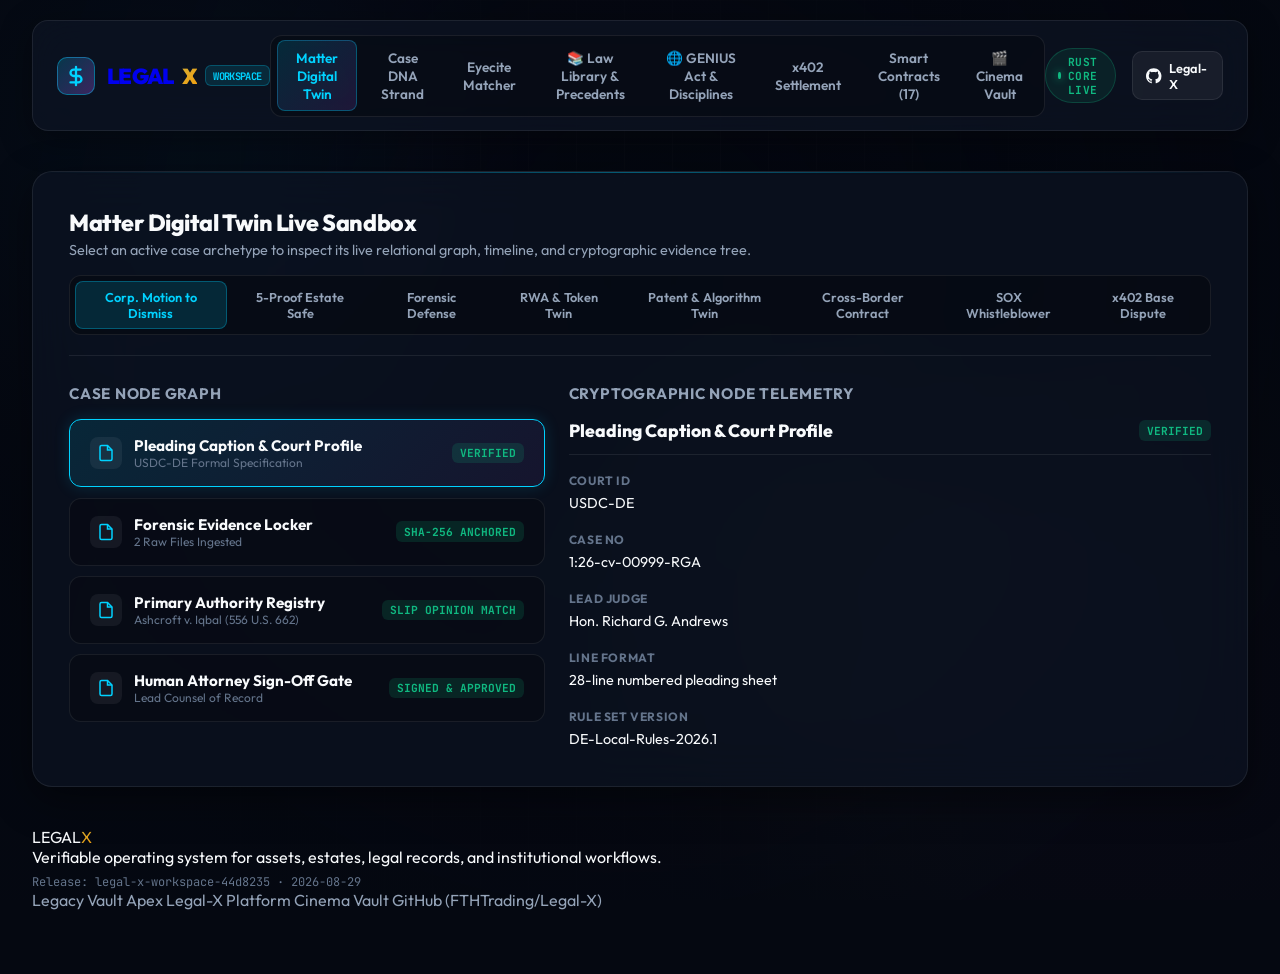
==== commit 280413a0: "fix(routing): set run_worker_first in wrangler, explicit host routing in worker.js, and release buil" ====
--- a/site/app_portal.html
+++ b/site/app_portal.html
@@ -507,6 +507,7 @@
         <div>
           <div class="footer-brand">LEGAL<span class="gold-gradient">X</span></div>
           <p class="footer-tagline">Verifiable operating system for assets, estates, legal records, and institutional workflows.</p>
+          <small class="build-marker" style="display:block; margin-top:0.4rem; font-family:var(--font-mono); font-size:0.75rem; color:var(--text-dim);">Release: legal-x-workspace-44d8235 · 2026-08-29</small>
         </div>
         <div class="footer-links-group">
           <a href="index.html" class="footer-link">Legacy Vault Apex</a>
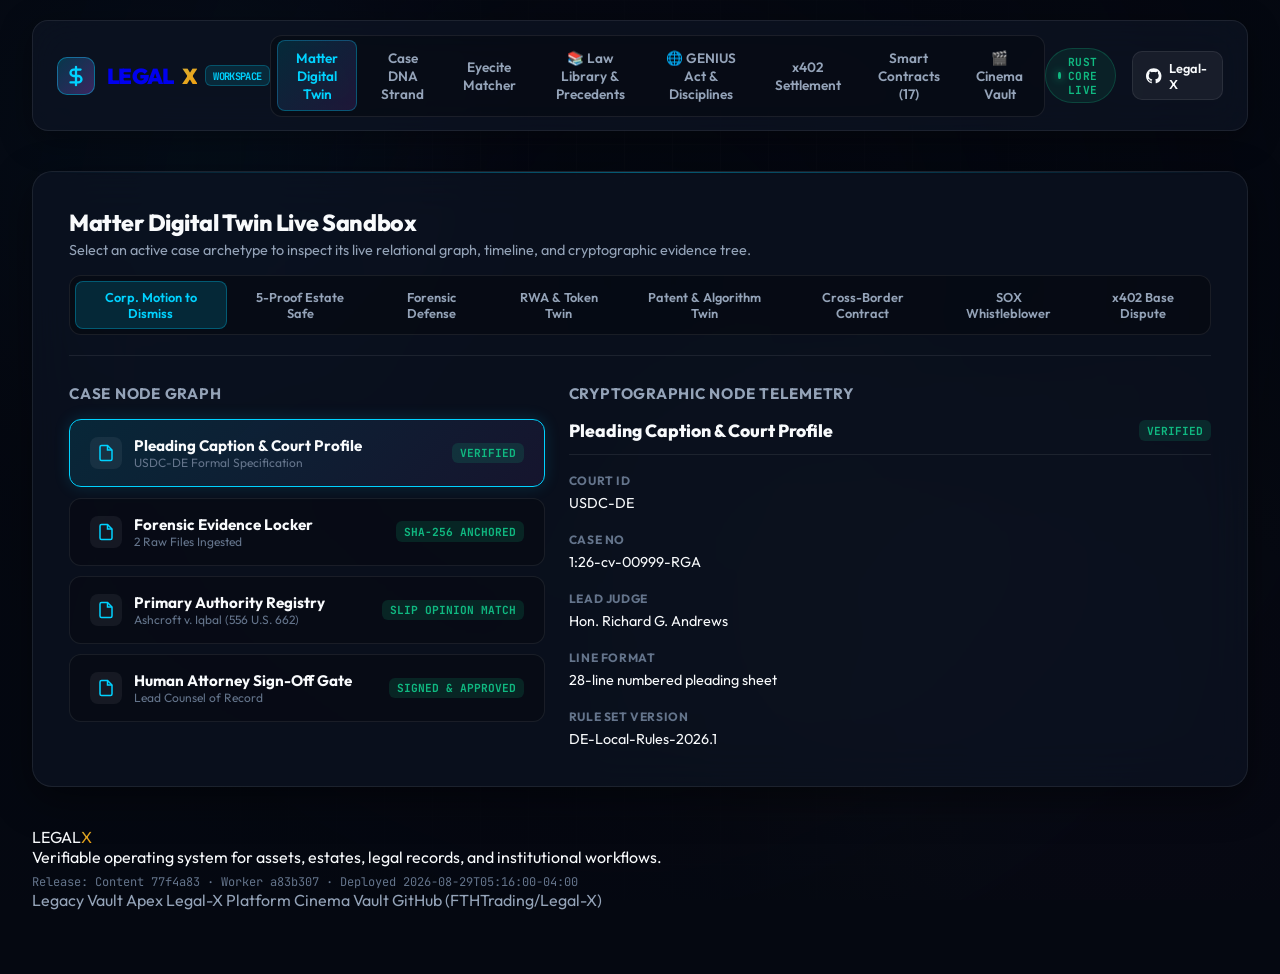
==== commit b8616a8b: "feat(diagnostics): add /__release endpoint, release metadata markers, and purge edge cache" ====
--- a/site/app_portal.html
+++ b/site/app_portal.html
@@ -507,7 +507,7 @@
         <div>
           <div class="footer-brand">LEGAL<span class="gold-gradient">X</span></div>
           <p class="footer-tagline">Verifiable operating system for assets, estates, legal records, and institutional workflows.</p>
-          <small class="build-marker" style="display:block; margin-top:0.4rem; font-family:var(--font-mono); font-size:0.75rem; color:var(--text-dim);">Release: legal-x-workspace-44d8235 · 2026-08-29</small>
+          <small class="build-marker" data-release="legal-x-workspace" style="display:block; margin-top:0.4rem; font-family:var(--font-mono); font-size:0.75rem; color:var(--text-dim);">Release: Content 77f4a83 · Worker a83b307 · Deployed 2026-08-29T05:16:00-04:00</small>
         </div>
         <div class="footer-links-group">
           <a href="index.html" class="footer-link">Legacy Vault Apex</a>
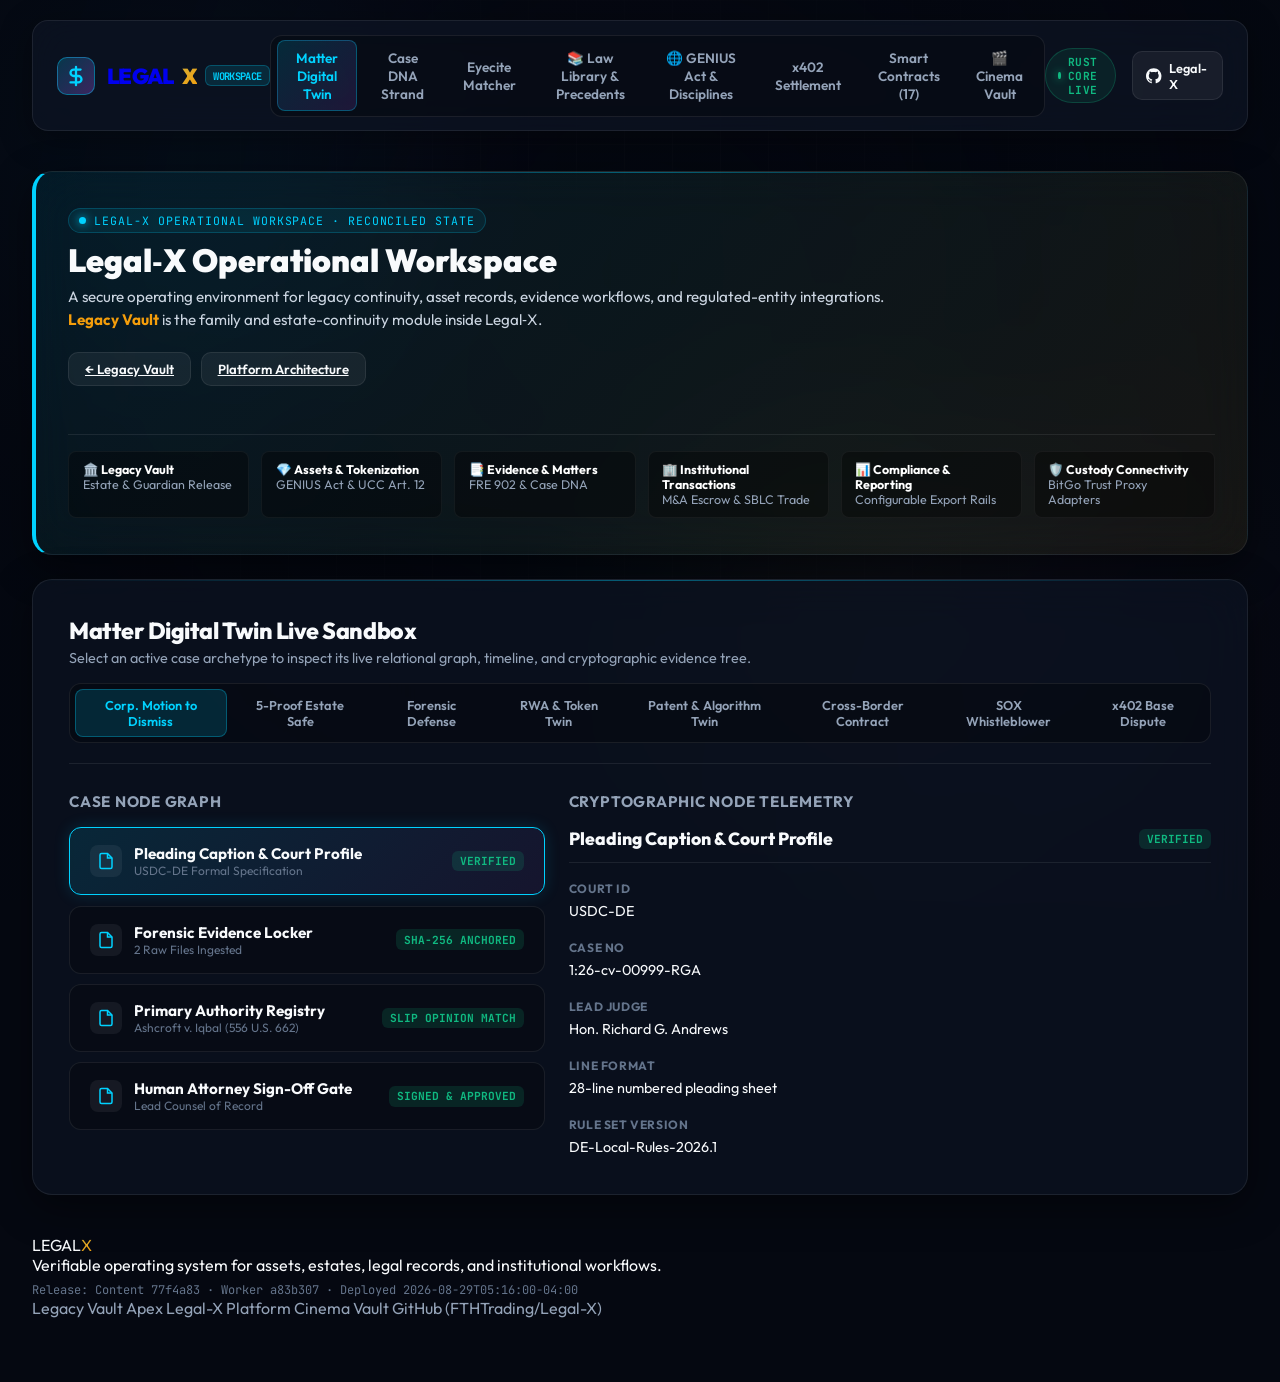
==== commit ee3f3433: "feat(shared-responsibility): add institutional responsibility matrix doc, what legal-x is/is not dis" ====
--- a/site/app_portal.html
+++ b/site/app_portal.html
@@ -64,6 +64,56 @@
     <!-- Main Content Grid -->
     <main class="main-content">
       
+      <!-- OPERATIONAL WORKSPACE HERO HEADER -->
+      <section class="glass-card-full" style="padding: 2.25rem 2rem; margin-bottom: 1.5rem; background: linear-gradient(135deg, rgba(0, 210, 255, 0.08), rgba(212, 175, 55, 0.08)); border-left: 4px solid var(--cyan);">
+        <div style="display:flex; justify-content:space-between; align-items:center; flex-wrap:wrap; gap:1.25rem;">
+          <div style="max-width:850px;">
+            <div class="cinema-header-tag" style="margin-bottom:0.5rem;">
+              <span class="live-pulse-dot"></span>
+              <span>LEGAL-X OPERATIONAL WORKSPACE · RECONCILED STATE</span>
+            </div>
+            <h1 style="font-size: 2rem; font-weight: 900; color: var(--text-main); line-height: 1.2;">
+              Legal‑X Operational Workspace
+            </h1>
+            <p style="font-size: 0.95rem; color: #cbd5e1; line-height: 1.5; margin-top: 0.4rem;">
+              A secure operating environment for legacy continuity, asset records, evidence workflows, and regulated-entity integrations. <strong style="color:var(--gold-bright);">Legacy Vault</strong> is the family and estate-continuity module inside Legal‑X.
+            </p>
+          </div>
+          <div style="display:flex; gap:0.6rem; flex-wrap:wrap;">
+            <a href="index.html" class="secondary-btn" style="font-size:0.82rem; padding:0.5rem 1rem;">← Legacy Vault</a>
+            <a href="legal-x.html" class="secondary-btn" style="font-size:0.82rem; padding:0.5rem 1rem;">Platform Architecture</a>
+          </div>
+        </div>
+
+        <!-- 6 Solution / Module Quick Switchers -->
+        <div style="display:grid; grid-template-columns:repeat(auto-fit, minmax(170px, 1fr)); gap:0.75rem; margin-top:1.25rem; border-top:1px solid rgba(255,255,255,0.08); padding-top:1rem;">
+          <div style="background:rgba(0,0,0,0.35); padding:0.65rem 0.85rem; border-radius:8px; border:1px solid rgba(255,255,255,0.05); font-size:0.78rem;">
+            <strong style="color:#fff; display:block;">🏛️ Legacy Vault</strong>
+            <span style="color:#94a3b8;">Estate & Guardian Release</span>
+          </div>
+          <div style="background:rgba(0,0,0,0.35); padding:0.65rem 0.85rem; border-radius:8px; border:1px solid rgba(255,255,255,0.05); font-size:0.78rem;">
+            <strong style="color:#fff; display:block;">💎 Assets & Tokenization</strong>
+            <span style="color:#94a3b8;">GENIUS Act & UCC Art. 12</span>
+          </div>
+          <div style="background:rgba(0,0,0,0.35); padding:0.65rem 0.85rem; border-radius:8px; border:1px solid rgba(255,255,255,0.05); font-size:0.78rem;">
+            <strong style="color:#fff; display:block;">📑 Evidence & Matters</strong>
+            <span style="color:#94a3b8;">FRE 902 & Case DNA</span>
+          </div>
+          <div style="background:rgba(0,0,0,0.35); padding:0.65rem 0.85rem; border-radius:8px; border:1px solid rgba(255,255,255,0.05); font-size:0.78rem;">
+            <strong style="color:#fff; display:block;">🏢 Institutional Transactions</strong>
+            <span style="color:#94a3b8;">M&A Escrow & SBLC Trade</span>
+          </div>
+          <div style="background:rgba(0,0,0,0.35); padding:0.65rem 0.85rem; border-radius:8px; border:1px solid rgba(255,255,255,0.05); font-size:0.78rem;">
+            <strong style="color:#fff; display:block;">📊 Compliance & Reporting</strong>
+            <span style="color:#94a3b8;">Configurable Export Rails</span>
+          </div>
+          <div style="background:rgba(0,0,0,0.35); padding:0.65rem 0.85rem; border-radius:8px; border:1px solid rgba(255,255,255,0.05); font-size:0.78rem;">
+            <strong style="color:#fff; display:block;">🛡️ Custody Connectivity</strong>
+            <span style="color:#94a3b8;">BitGo Trust Proxy Adapters</span>
+          </div>
+        </div>
+      </section>
+
       <!-- TAB 1: MATTER DIGITAL TWIN EXPLORER -->
       <section id="twin-explorer" class="tab-pane active">
         <div class="glass-card-full">
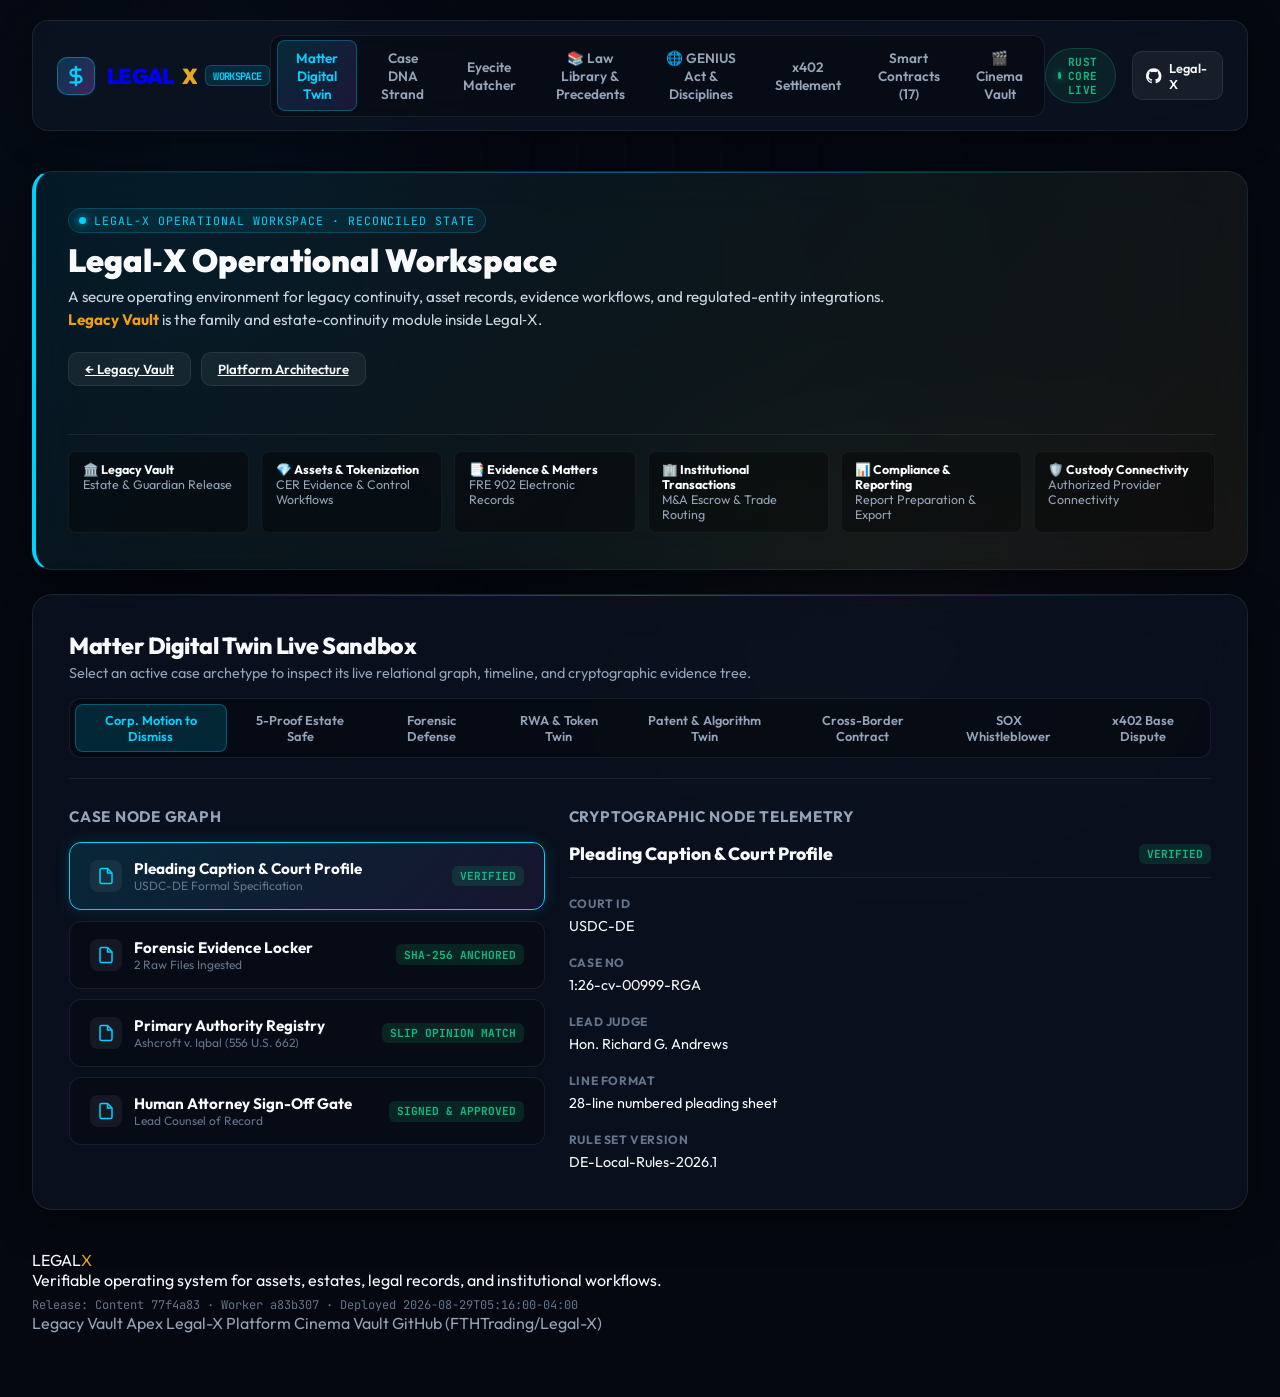
==== commit b9005120: "feat(refinements): align workflow framing across app portal and legal-x solution lanes" ====
--- a/site/app_portal.html
+++ b/site/app_portal.html
@@ -3,8 +3,8 @@
 <head>
   <meta charset="UTF-8">
   <meta name="viewport" content="width=device-width, initial-scale=1.0">
-  <title>Legal-X Workspace — Case DNA, Digital Twins & Evidence Engine</title>
-  <meta name="description" content="Operational Legal-X institutional workspace. Matter digital twins, case DNA strands, eyecite verification, and x402 Base settlement.">
+  <title>Legal-X Operational Workspace — A Verifiable Legal & Asset Operating System</title>
+  <meta name="description" content="Operational Legal-X institutional workspace for legacy continuity, asset records, evidence workflows, and regulated-entity integrations.">
   <link rel="preconnect" href="https://fonts.googleapis.com">
   <link rel="preconnect" href="https://fonts.gstatic.com" crossorigin>
   <link href="https://fonts.googleapis.com/css2?family=Outfit:wght@300;400;500;600;700;800;900&family=JetBrains+Mono:wght@400;500;700&display=swap" rel="stylesheet">
@@ -93,23 +93,23 @@
           </div>
           <div style="background:rgba(0,0,0,0.35); padding:0.65rem 0.85rem; border-radius:8px; border:1px solid rgba(255,255,255,0.05); font-size:0.78rem;">
             <strong style="color:#fff; display:block;">💎 Assets & Tokenization</strong>
-            <span style="color:#94a3b8;">GENIUS Act & UCC Art. 12</span>
+            <span style="color:#94a3b8;">CER Evidence & Control Workflows</span>
           </div>
           <div style="background:rgba(0,0,0,0.35); padding:0.65rem 0.85rem; border-radius:8px; border:1px solid rgba(255,255,255,0.05); font-size:0.78rem;">
             <strong style="color:#fff; display:block;">📑 Evidence & Matters</strong>
-            <span style="color:#94a3b8;">FRE 902 & Case DNA</span>
+            <span style="color:#94a3b8;">FRE 902 Electronic Records</span>
           </div>
           <div style="background:rgba(0,0,0,0.35); padding:0.65rem 0.85rem; border-radius:8px; border:1px solid rgba(255,255,255,0.05); font-size:0.78rem;">
             <strong style="color:#fff; display:block;">🏢 Institutional Transactions</strong>
-            <span style="color:#94a3b8;">M&A Escrow & SBLC Trade</span>
+            <span style="color:#94a3b8;">M&A Escrow & Trade Routing</span>
           </div>
           <div style="background:rgba(0,0,0,0.35); padding:0.65rem 0.85rem; border-radius:8px; border:1px solid rgba(255,255,255,0.05); font-size:0.78rem;">
             <strong style="color:#fff; display:block;">📊 Compliance & Reporting</strong>
-            <span style="color:#94a3b8;">Configurable Export Rails</span>
+            <span style="color:#94a3b8;">Report Preparation & Export</span>
           </div>
           <div style="background:rgba(0,0,0,0.35); padding:0.65rem 0.85rem; border-radius:8px; border:1px solid rgba(255,255,255,0.05); font-size:0.78rem;">
             <strong style="color:#fff; display:block;">🛡️ Custody Connectivity</strong>
-            <span style="color:#94a3b8;">BitGo Trust Proxy Adapters</span>
+            <span style="color:#94a3b8;">Authorized Provider Connectivity</span>
           </div>
         </div>
       </section>
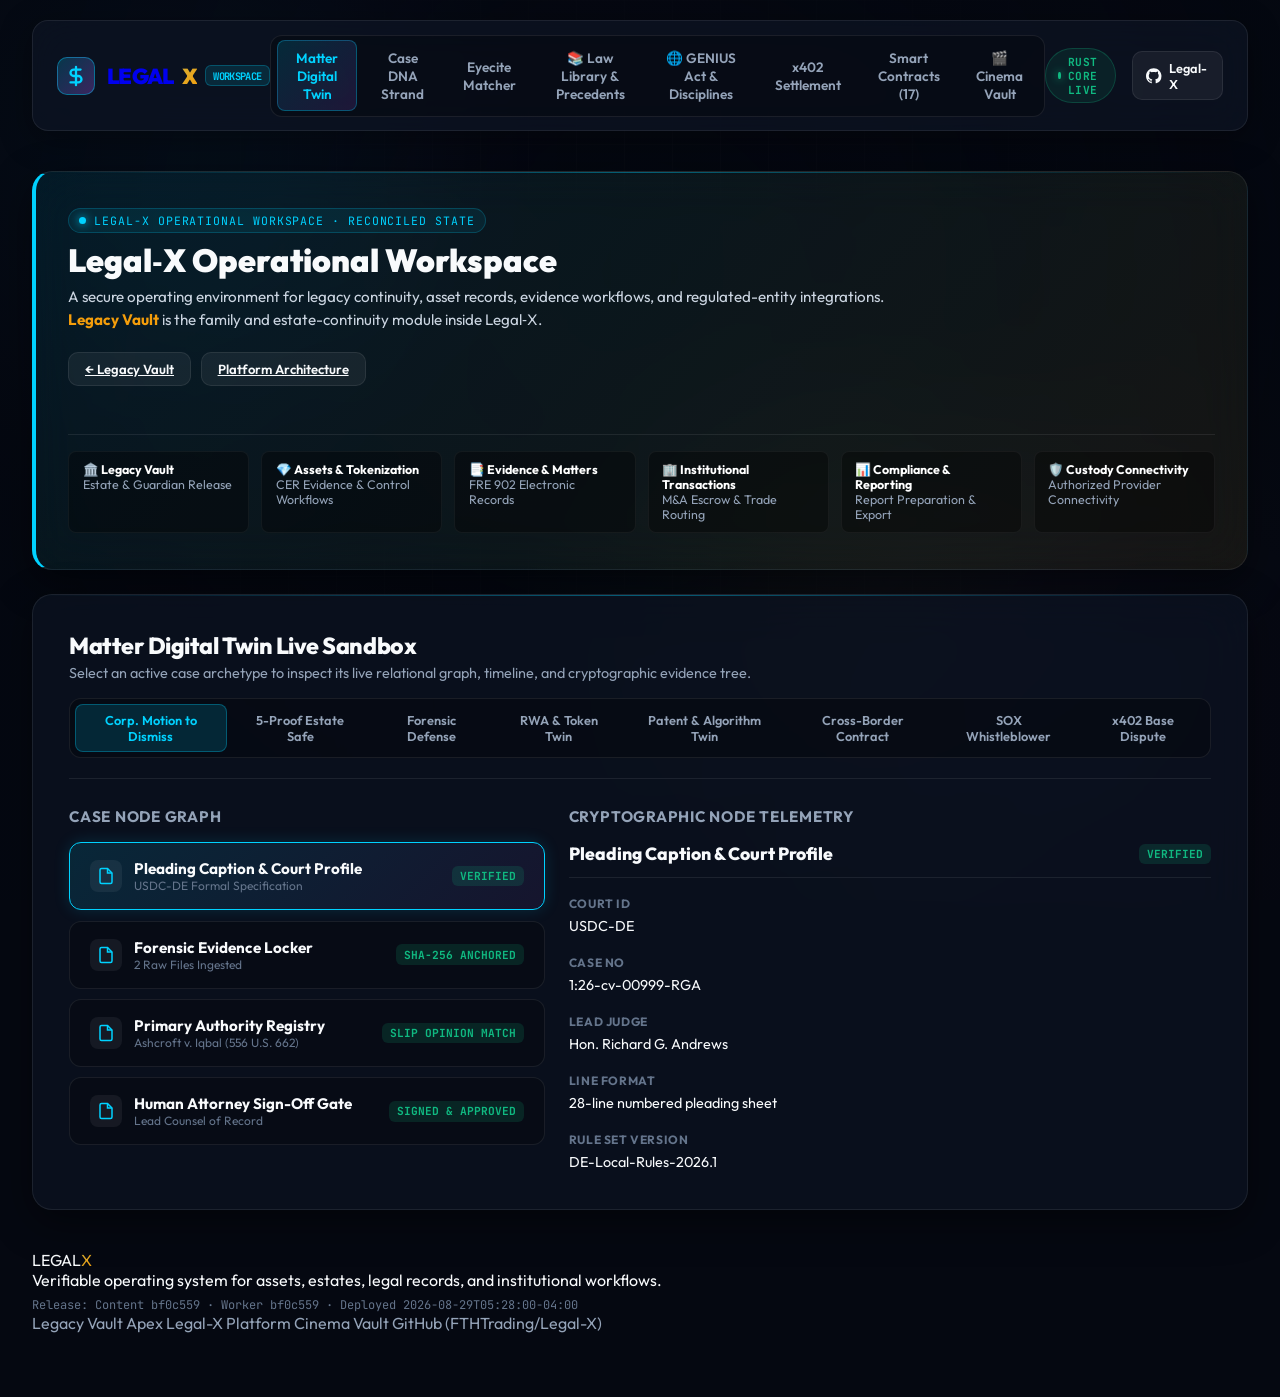
==== commit a06fe67c: "feat(release-reconciliation): reconcile release identity to bf0c559 across worker, HTML footers, and" ====
--- a/site/app_portal.html
+++ b/site/app_portal.html
@@ -557,7 +557,7 @@
         <div>
           <div class="footer-brand">LEGAL<span class="gold-gradient">X</span></div>
           <p class="footer-tagline">Verifiable operating system for assets, estates, legal records, and institutional workflows.</p>
-          <small class="build-marker" data-release="legal-x-workspace" style="display:block; margin-top:0.4rem; font-family:var(--font-mono); font-size:0.75rem; color:var(--text-dim);">Release: Content 77f4a83 · Worker a83b307 · Deployed 2026-08-29T05:16:00-04:00</small>
+          <small class="build-marker" data-release="legal-x-workspace" style="display:block; margin-top:0.4rem; font-family:var(--font-mono); font-size:0.75rem; color:var(--text-dim);">Release: Content bf0c559 · Worker bf0c559 · Deployed 2026-08-29T05:28:00-04:00</small>
         </div>
         <div class="footer-links-group">
           <a href="index.html" class="footer-link">Legacy Vault Apex</a>
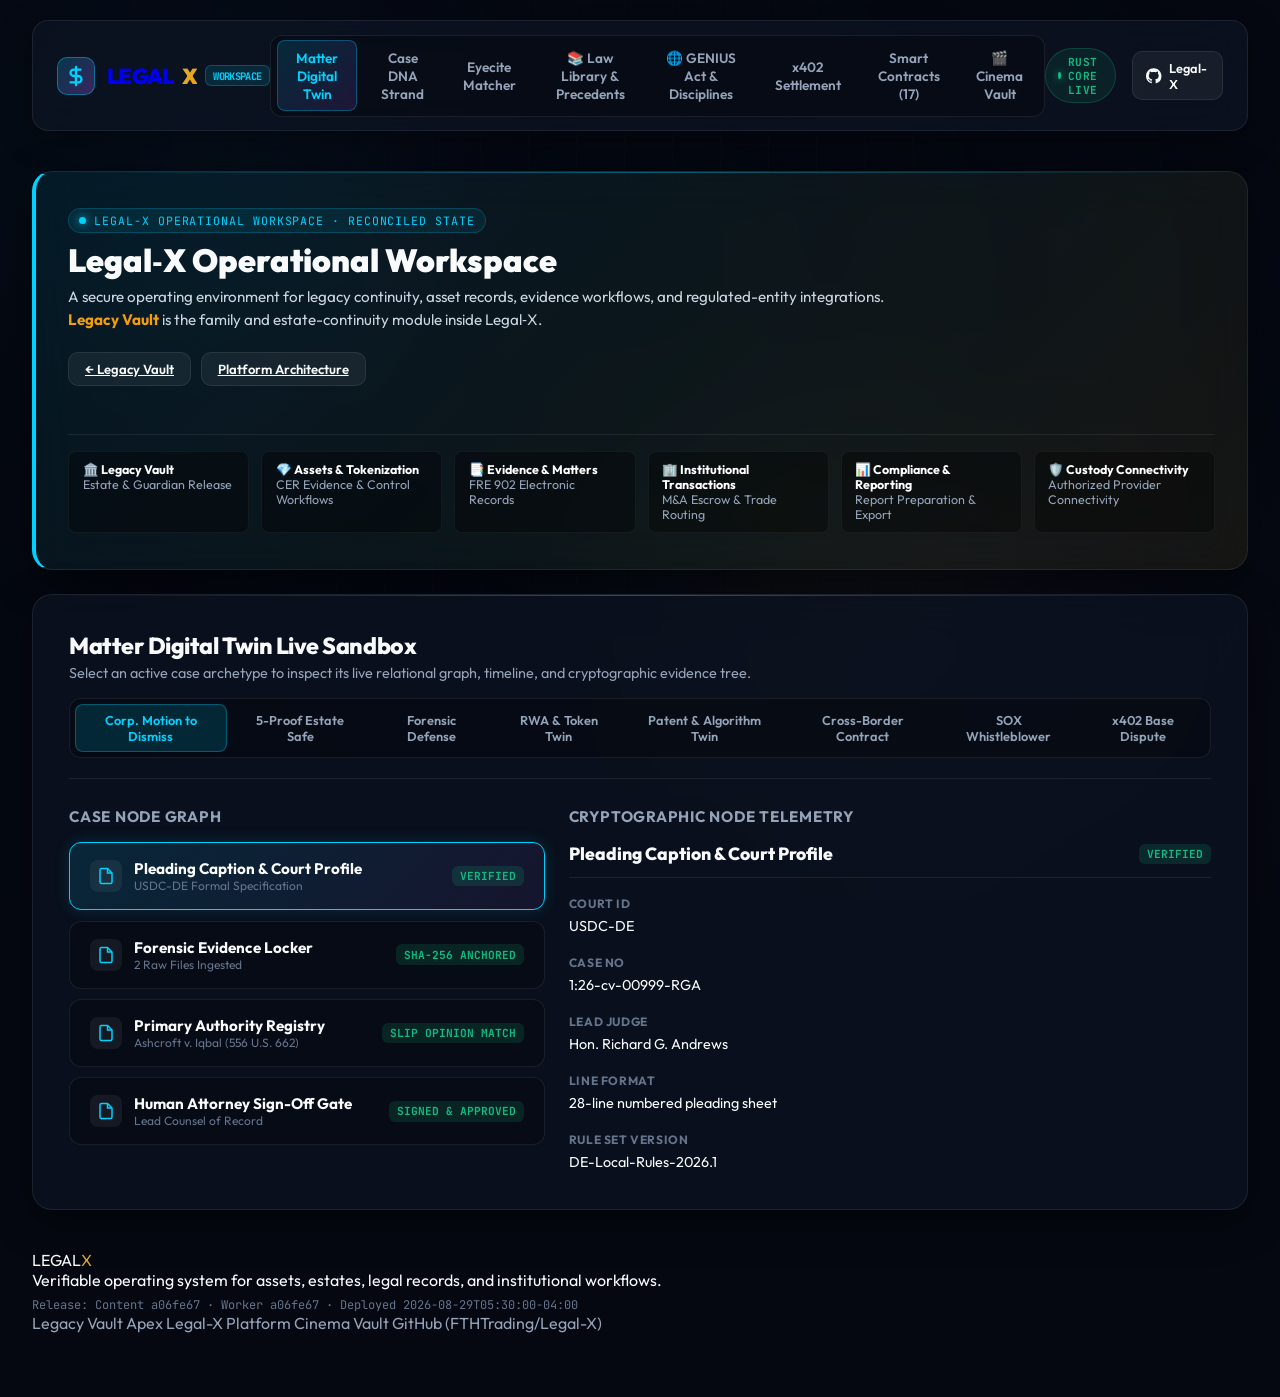
==== commit 8ef75c22: "feat(proof-endpoint): add dedicated plain-text proof endpoint and synchronize release to a06fe67" ====
--- a/site/app_portal.html
+++ b/site/app_portal.html
@@ -557,7 +557,7 @@
         <div>
           <div class="footer-brand">LEGAL<span class="gold-gradient">X</span></div>
           <p class="footer-tagline">Verifiable operating system for assets, estates, legal records, and institutional workflows.</p>
-          <small class="build-marker" data-release="legal-x-workspace" style="display:block; margin-top:0.4rem; font-family:var(--font-mono); font-size:0.75rem; color:var(--text-dim);">Release: Content bf0c559 · Worker bf0c559 · Deployed 2026-08-29T05:28:00-04:00</small>
+          <small class="build-marker" data-release="legal-x-workspace" style="display:block; margin-top:0.4rem; font-family:var(--font-mono); font-size:0.75rem; color:var(--text-dim);">Release: Content a06fe67 · Worker a06fe67 · Deployed 2026-08-29T05:30:00-04:00</small>
         </div>
         <div class="footer-links-group">
           <a href="index.html" class="footer-link">Legacy Vault Apex</a>
